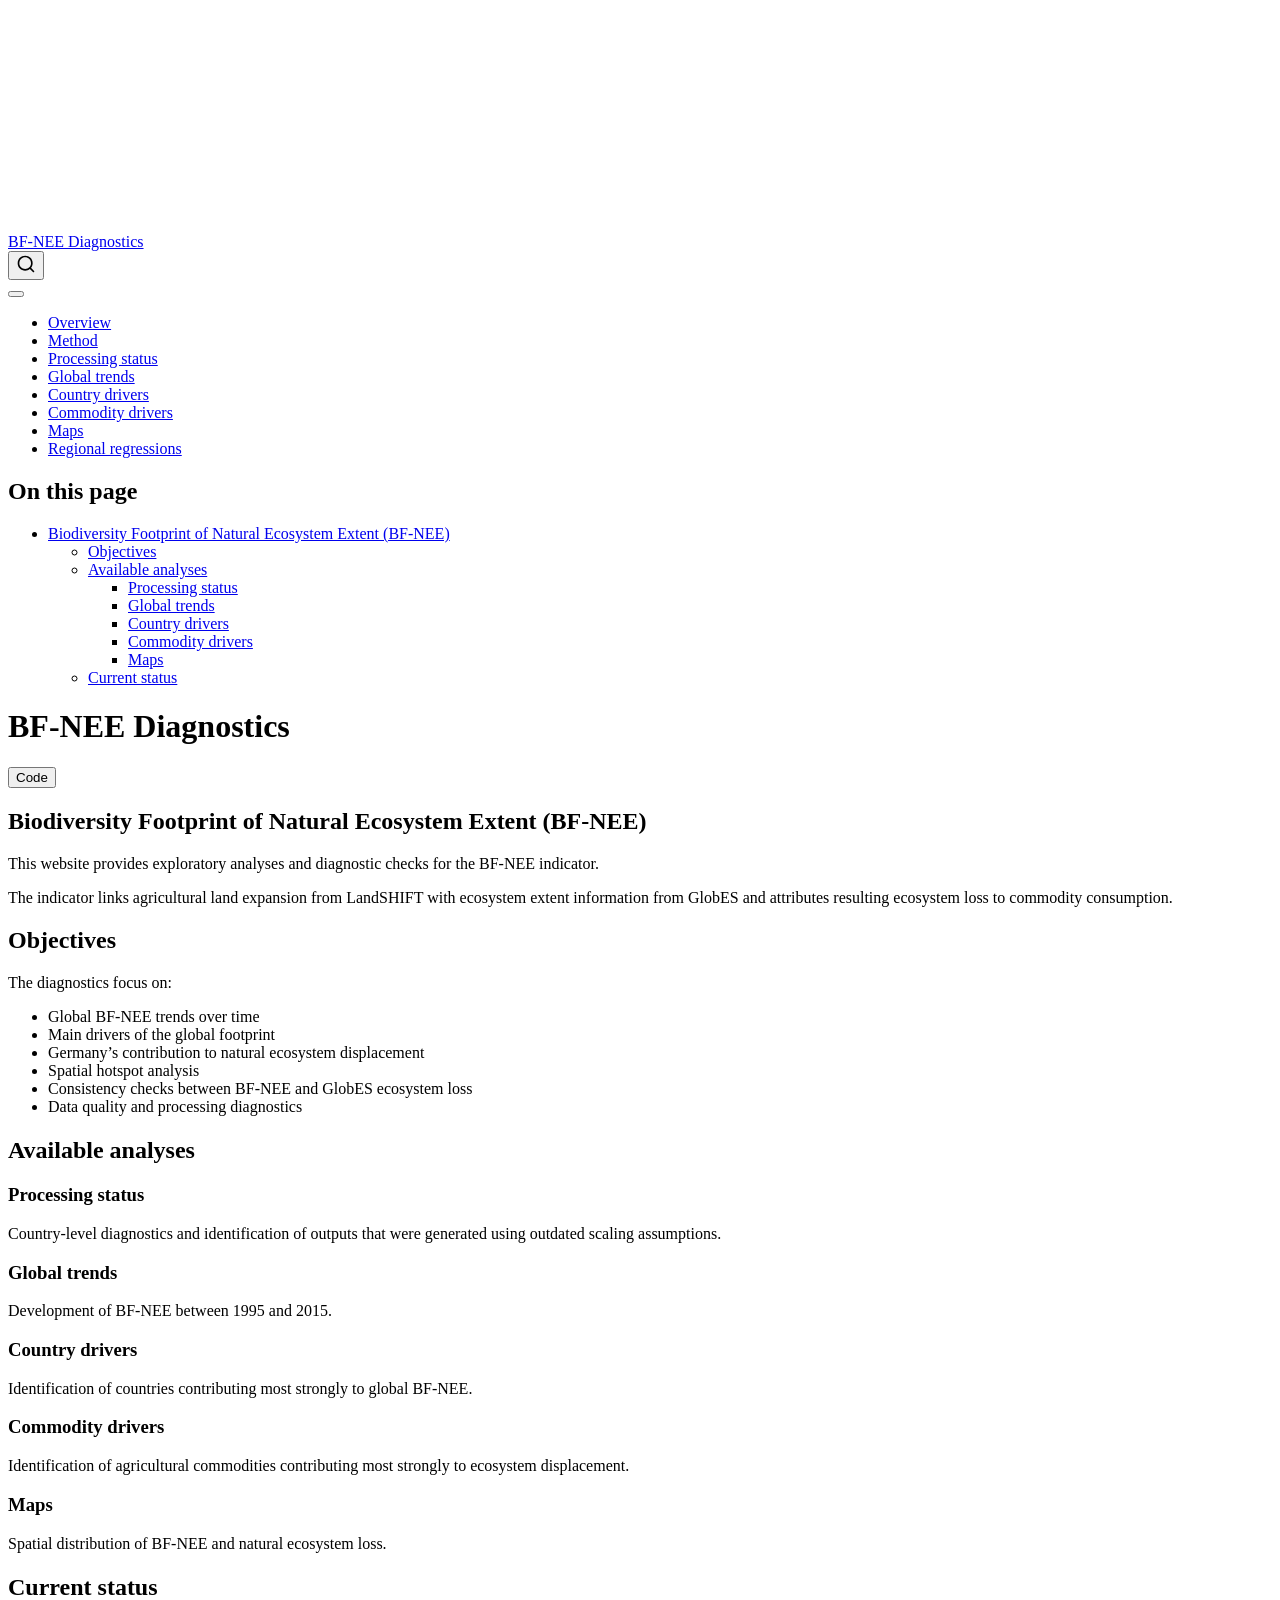
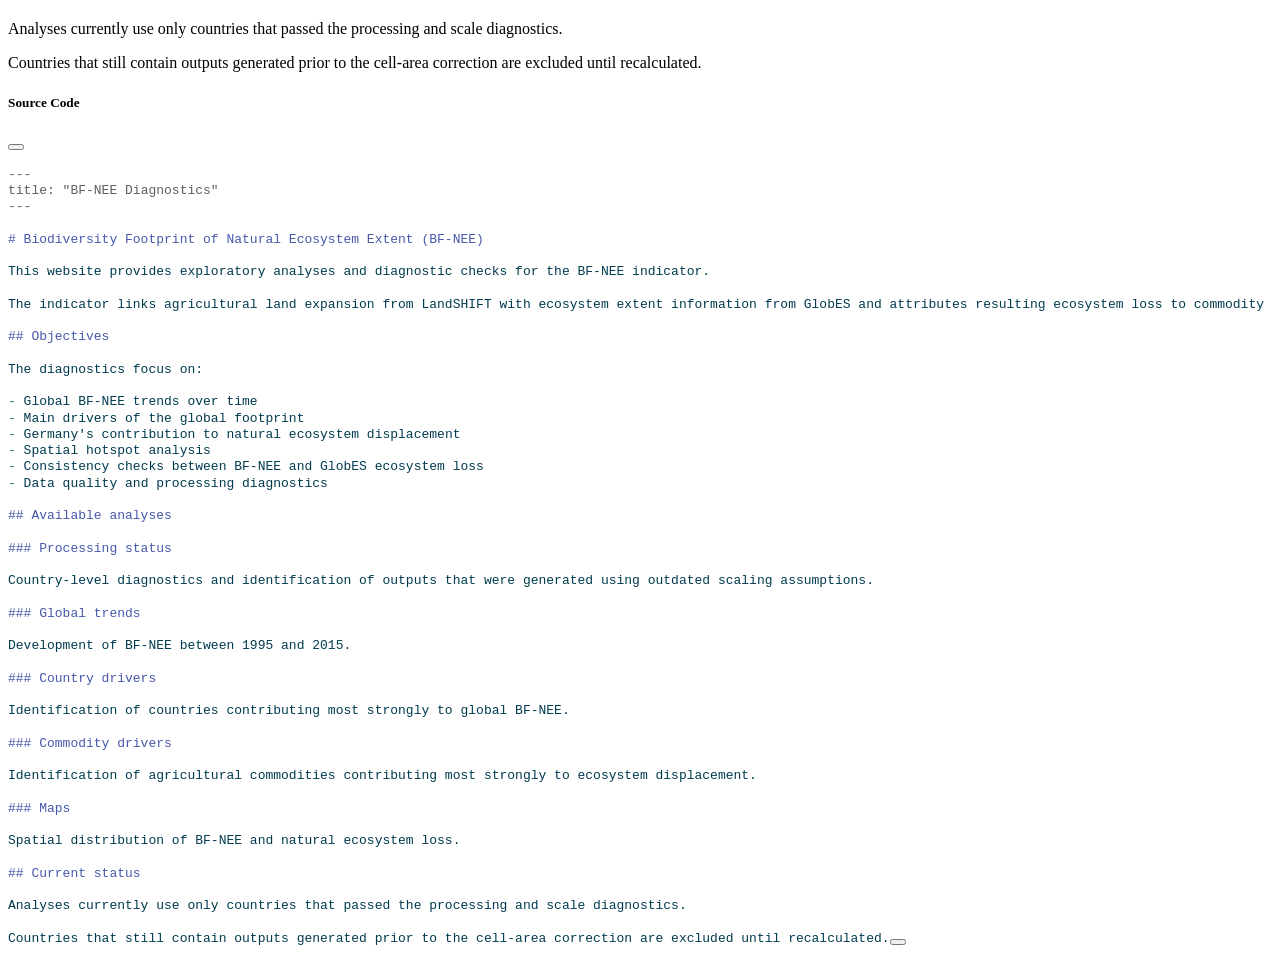
==== docs/index.html @ a3467b79 "Render diagnostics website" ====
<!DOCTYPE html>
<html xmlns="http://www.w3.org/1999/xhtml" lang="en" xml:lang="en"><head>

<meta charset="utf-8">
<meta name="generator" content="quarto-1.5.57">

<meta name="viewport" content="width=device-width, initial-scale=1.0, user-scalable=yes">


<title>BF-NEE Diagnostics</title>
<style>
code{white-space: pre-wrap;}
span.smallcaps{font-variant: small-caps;}
div.columns{display: flex; gap: min(4vw, 1.5em);}
div.column{flex: auto; overflow-x: auto;}
div.hanging-indent{margin-left: 1.5em; text-indent: -1.5em;}
ul.task-list{list-style: none;}
ul.task-list li input[type="checkbox"] {
  width: 0.8em;
  margin: 0 0.8em 0.2em -1em; /* quarto-specific, see https://github.com/quarto-dev/quarto-cli/issues/4556 */ 
  vertical-align: middle;
}
/* CSS for syntax highlighting */
pre > code.sourceCode { white-space: pre; position: relative; }
pre > code.sourceCode > span { line-height: 1.25; }
pre > code.sourceCode > span:empty { height: 1.2em; }
.sourceCode { overflow: visible; }
code.sourceCode > span { color: inherit; text-decoration: inherit; }
div.sourceCode { margin: 1em 0; }
pre.sourceCode { margin: 0; }
@media screen {
div.sourceCode { overflow: auto; }
}
@media print {
pre > code.sourceCode { white-space: pre-wrap; }
pre > code.sourceCode > span { display: inline-block; text-indent: -5em; padding-left: 5em; }
}
pre.numberSource code
  { counter-reset: source-line 0; }
pre.numberSource code > span
  { position: relative; left: -4em; counter-increment: source-line; }
pre.numberSource code > span > a:first-child::before
  { content: counter(source-line);
    position: relative; left: -1em; text-align: right; vertical-align: baseline;
    border: none; display: inline-block;
    -webkit-touch-callout: none; -webkit-user-select: none;
    -khtml-user-select: none; -moz-user-select: none;
    -ms-user-select: none; user-select: none;
    padding: 0 4px; width: 4em;
  }
pre.numberSource { margin-left: 3em;  padding-left: 4px; }
div.sourceCode
  {   }
@media screen {
pre > code.sourceCode > span > a:first-child::before { text-decoration: underline; }
}
</style>


<script src="site_libs/quarto-nav/quarto-nav.js"></script>
<script src="site_libs/quarto-nav/headroom.min.js"></script>
<script src="site_libs/clipboard/clipboard.min.js"></script>
<script src="site_libs/quarto-search/autocomplete.umd.js"></script>
<script src="site_libs/quarto-search/fuse.min.js"></script>
<script src="site_libs/quarto-search/quarto-search.js"></script>
<meta name="quarto:offset" content="./">
<script src="site_libs/quarto-html/quarto.js"></script>
<script src="site_libs/quarto-html/popper.min.js"></script>
<script src="site_libs/quarto-html/tippy.umd.min.js"></script>
<script src="site_libs/quarto-html/anchor.min.js"></script>
<link href="site_libs/quarto-html/tippy.css" rel="stylesheet">
<link href="site_libs/quarto-html/quarto-syntax-highlighting.css" rel="stylesheet" id="quarto-text-highlighting-styles">
<script src="site_libs/bootstrap/bootstrap.min.js"></script>
<link href="site_libs/bootstrap/bootstrap-icons.css" rel="stylesheet">
<link href="site_libs/bootstrap/bootstrap.min.css" rel="stylesheet" id="quarto-bootstrap" data-mode="light">
<script id="quarto-search-options" type="application/json">{
  "location": "navbar",
  "copy-button": false,
  "collapse-after": 3,
  "panel-placement": "end",
  "type": "overlay",
  "limit": 50,
  "keyboard-shortcut": [
    "f",
    "/",
    "s"
  ],
  "show-item-context": false,
  "language": {
    "search-no-results-text": "No results",
    "search-matching-documents-text": "matching documents",
    "search-copy-link-title": "Copy link to search",
    "search-hide-matches-text": "Hide additional matches",
    "search-more-match-text": "more match in this document",
    "search-more-matches-text": "more matches in this document",
    "search-clear-button-title": "Clear",
    "search-text-placeholder": "",
    "search-detached-cancel-button-title": "Cancel",
    "search-submit-button-title": "Submit",
    "search-label": "Search"
  }
}</script>


</head>

<body class="nav-fixed">

<div id="quarto-search-results"></div>
  <header id="quarto-header" class="headroom fixed-top">
    <nav class="navbar navbar-expand-lg " data-bs-theme="dark">
      <div class="navbar-container container-fluid">
      <div class="navbar-brand-container mx-auto">
    <a class="navbar-brand" href="./index.html">
    <span class="navbar-title">BF-NEE Diagnostics</span>
    </a>
  </div>
            <div id="quarto-search" class="" title="Search"></div>
          <button class="navbar-toggler" type="button" data-bs-toggle="collapse" data-bs-target="#navbarCollapse" aria-controls="navbarCollapse" role="menu" aria-expanded="false" aria-label="Toggle navigation" onclick="if (window.quartoToggleHeadroom) { window.quartoToggleHeadroom(); }">
  <span class="navbar-toggler-icon"></span>
</button>
          <div class="collapse navbar-collapse" id="navbarCollapse">
            <ul class="navbar-nav navbar-nav-scroll me-auto">
  <li class="nav-item">
    <a class="nav-link active" href="./index.html" aria-current="page"> 
<span class="menu-text">Overview</span></a>
  </li>  
  <li class="nav-item">
    <a class="nav-link" href="./00_methodological_framework.html"> 
<span class="menu-text">Method</span></a>
  </li>  
  <li class="nav-item">
    <a class="nav-link" href="./01_processing_status.html"> 
<span class="menu-text">Processing status</span></a>
  </li>  
  <li class="nav-item">
    <a class="nav-link" href="./02_global_trends.html"> 
<span class="menu-text">Global trends</span></a>
  </li>  
  <li class="nav-item">
    <a class="nav-link" href="./03_country_drivers.html"> 
<span class="menu-text">Country drivers</span></a>
  </li>  
  <li class="nav-item">
    <a class="nav-link" href="./04_commodity_drivers.html"> 
<span class="menu-text">Commodity drivers</span></a>
  </li>  
  <li class="nav-item">
    <a class="nav-link" href="./05_maps.html"> 
<span class="menu-text">Maps</span></a>
  </li>  
  <li class="nav-item">
    <a class="nav-link" href="./06_regional_regressions.html"> 
<span class="menu-text">Regional regressions</span></a>
  </li>  
</ul>
          </div> <!-- /navcollapse -->
            <div class="quarto-navbar-tools">
</div>
      </div> <!-- /container-fluid -->
    </nav>
</header>
<!-- content -->
<div id="quarto-content" class="quarto-container page-columns page-rows-contents page-layout-article page-navbar">
<!-- sidebar -->
<!-- margin-sidebar -->
    <div id="quarto-margin-sidebar" class="sidebar margin-sidebar">
        <nav id="TOC" role="doc-toc" class="toc-active">
    <h2 id="toc-title">On this page</h2>
   
  <ul>
  <li><a href="#biodiversity-footprint-of-natural-ecosystem-extent-bf-nee" id="toc-biodiversity-footprint-of-natural-ecosystem-extent-bf-nee" class="nav-link active" data-scroll-target="#biodiversity-footprint-of-natural-ecosystem-extent-bf-nee">Biodiversity Footprint of Natural Ecosystem Extent (BF-NEE)</a>
  <ul class="collapse">
  <li><a href="#objectives" id="toc-objectives" class="nav-link" data-scroll-target="#objectives">Objectives</a></li>
  <li><a href="#available-analyses" id="toc-available-analyses" class="nav-link" data-scroll-target="#available-analyses">Available analyses</a>
  <ul class="collapse">
  <li><a href="#processing-status" id="toc-processing-status" class="nav-link" data-scroll-target="#processing-status">Processing status</a></li>
  <li><a href="#global-trends" id="toc-global-trends" class="nav-link" data-scroll-target="#global-trends">Global trends</a></li>
  <li><a href="#country-drivers" id="toc-country-drivers" class="nav-link" data-scroll-target="#country-drivers">Country drivers</a></li>
  <li><a href="#commodity-drivers" id="toc-commodity-drivers" class="nav-link" data-scroll-target="#commodity-drivers">Commodity drivers</a></li>
  <li><a href="#maps" id="toc-maps" class="nav-link" data-scroll-target="#maps">Maps</a></li>
  </ul></li>
  <li><a href="#current-status" id="toc-current-status" class="nav-link" data-scroll-target="#current-status">Current status</a></li>
  </ul></li>
  </ul>
</nav>
    </div>
<!-- main -->
<main class="content" id="quarto-document-content">

<header id="title-block-header" class="quarto-title-block default">
<div class="quarto-title">
<div class="quarto-title-block"><div><h1 class="title">BF-NEE Diagnostics</h1><button type="button" class="btn code-tools-button" id="quarto-code-tools-source"><i class="bi"></i> Code</button></div></div>
</div>



<div class="quarto-title-meta">

    
  
    
  </div>
  


</header>


<section id="biodiversity-footprint-of-natural-ecosystem-extent-bf-nee" class="level1">
<h1>Biodiversity Footprint of Natural Ecosystem Extent (BF-NEE)</h1>
<p>This website provides exploratory analyses and diagnostic checks for the BF-NEE indicator.</p>
<p>The indicator links agricultural land expansion from LandSHIFT with ecosystem extent information from GlobES and attributes resulting ecosystem loss to commodity consumption.</p>
<section id="objectives" class="level2">
<h2 class="anchored" data-anchor-id="objectives">Objectives</h2>
<p>The diagnostics focus on:</p>
<ul>
<li>Global BF-NEE trends over time</li>
<li>Main drivers of the global footprint</li>
<li>Germany’s contribution to natural ecosystem displacement</li>
<li>Spatial hotspot analysis</li>
<li>Consistency checks between BF-NEE and GlobES ecosystem loss</li>
<li>Data quality and processing diagnostics</li>
</ul>
</section>
<section id="available-analyses" class="level2">
<h2 class="anchored" data-anchor-id="available-analyses">Available analyses</h2>
<section id="processing-status" class="level3">
<h3 class="anchored" data-anchor-id="processing-status">Processing status</h3>
<p>Country-level diagnostics and identification of outputs that were generated using outdated scaling assumptions.</p>
</section>
<section id="global-trends" class="level3">
<h3 class="anchored" data-anchor-id="global-trends">Global trends</h3>
<p>Development of BF-NEE between 1995 and 2015.</p>
</section>
<section id="country-drivers" class="level3">
<h3 class="anchored" data-anchor-id="country-drivers">Country drivers</h3>
<p>Identification of countries contributing most strongly to global BF-NEE.</p>
</section>
<section id="commodity-drivers" class="level3">
<h3 class="anchored" data-anchor-id="commodity-drivers">Commodity drivers</h3>
<p>Identification of agricultural commodities contributing most strongly to ecosystem displacement.</p>
</section>
<section id="maps" class="level3">
<h3 class="anchored" data-anchor-id="maps">Maps</h3>
<p>Spatial distribution of BF-NEE and natural ecosystem loss.</p>
</section>
</section>
<section id="current-status" class="level2">
<h2 class="anchored" data-anchor-id="current-status">Current status</h2>
<p>Analyses currently use only countries that passed the processing and scale diagnostics.</p>
<p>Countries that still contain outputs generated prior to the cell-area correction are excluded until recalculated.</p>


<!-- -->

</section>
</section>

</main> <!-- /main -->
<script id="quarto-html-after-body" type="application/javascript">
window.document.addEventListener("DOMContentLoaded", function (event) {
  const toggleBodyColorMode = (bsSheetEl) => {
    const mode = bsSheetEl.getAttribute("data-mode");
    const bodyEl = window.document.querySelector("body");
    if (mode === "dark") {
      bodyEl.classList.add("quarto-dark");
      bodyEl.classList.remove("quarto-light");
    } else {
      bodyEl.classList.add("quarto-light");
      bodyEl.classList.remove("quarto-dark");
    }
  }
  const toggleBodyColorPrimary = () => {
    const bsSheetEl = window.document.querySelector("link#quarto-bootstrap");
    if (bsSheetEl) {
      toggleBodyColorMode(bsSheetEl);
    }
  }
  toggleBodyColorPrimary();  
  const icon = "";
  const anchorJS = new window.AnchorJS();
  anchorJS.options = {
    placement: 'right',
    icon: icon
  };
  anchorJS.add('.anchored');
  const isCodeAnnotation = (el) => {
    for (const clz of el.classList) {
      if (clz.startsWith('code-annotation-')) {                     
        return true;
      }
    }
    return false;
  }
  const onCopySuccess = function(e) {
    // button target
    const button = e.trigger;
    // don't keep focus
    button.blur();
    // flash "checked"
    button.classList.add('code-copy-button-checked');
    var currentTitle = button.getAttribute("title");
    button.setAttribute("title", "Copied!");
    let tooltip;
    if (window.bootstrap) {
      button.setAttribute("data-bs-toggle", "tooltip");
      button.setAttribute("data-bs-placement", "left");
      button.setAttribute("data-bs-title", "Copied!");
      tooltip = new bootstrap.Tooltip(button, 
        { trigger: "manual", 
          customClass: "code-copy-button-tooltip",
          offset: [0, -8]});
      tooltip.show();    
    }
    setTimeout(function() {
      if (tooltip) {
        tooltip.hide();
        button.removeAttribute("data-bs-title");
        button.removeAttribute("data-bs-toggle");
        button.removeAttribute("data-bs-placement");
      }
      button.setAttribute("title", currentTitle);
      button.classList.remove('code-copy-button-checked');
    }, 1000);
    // clear code selection
    e.clearSelection();
  }
  const getTextToCopy = function(trigger) {
      const codeEl = trigger.previousElementSibling.cloneNode(true);
      for (const childEl of codeEl.children) {
        if (isCodeAnnotation(childEl)) {
          childEl.remove();
        }
      }
      return codeEl.innerText;
  }
  const clipboard = new window.ClipboardJS('.code-copy-button:not([data-in-quarto-modal])', {
    text: getTextToCopy
  });
  clipboard.on('success', onCopySuccess);
  if (window.document.getElementById('quarto-embedded-source-code-modal')) {
    // For code content inside modals, clipBoardJS needs to be initialized with a container option
    // TODO: Check when it could be a function (https://github.com/zenorocha/clipboard.js/issues/860)
    const clipboardModal = new window.ClipboardJS('.code-copy-button[data-in-quarto-modal]', {
      text: getTextToCopy,
      container: window.document.getElementById('quarto-embedded-source-code-modal')
    });
    clipboardModal.on('success', onCopySuccess);
  }
  const viewSource = window.document.getElementById('quarto-view-source') ||
                     window.document.getElementById('quarto-code-tools-source');
  if (viewSource) {
    const sourceUrl = viewSource.getAttribute("data-quarto-source-url");
    viewSource.addEventListener("click", function(e) {
      if (sourceUrl) {
        // rstudio viewer pane
        if (/\bcapabilities=\b/.test(window.location)) {
          window.open(sourceUrl);
        } else {
          window.location.href = sourceUrl;
        }
      } else {
        const modal = new bootstrap.Modal(document.getElementById('quarto-embedded-source-code-modal'));
        modal.show();
      }
      return false;
    });
  }
  function toggleCodeHandler(show) {
    return function(e) {
      const detailsSrc = window.document.querySelectorAll(".cell > details > .sourceCode");
      for (let i=0; i<detailsSrc.length; i++) {
        const details = detailsSrc[i].parentElement;
        if (show) {
          details.open = true;
        } else {
          details.removeAttribute("open");
        }
      }
      const cellCodeDivs = window.document.querySelectorAll(".cell > .sourceCode");
      const fromCls = show ? "hidden" : "unhidden";
      const toCls = show ? "unhidden" : "hidden";
      for (let i=0; i<cellCodeDivs.length; i++) {
        const codeDiv = cellCodeDivs[i];
        if (codeDiv.classList.contains(fromCls)) {
          codeDiv.classList.remove(fromCls);
          codeDiv.classList.add(toCls);
        } 
      }
      return false;
    }
  }
  const hideAllCode = window.document.getElementById("quarto-hide-all-code");
  if (hideAllCode) {
    hideAllCode.addEventListener("click", toggleCodeHandler(false));
  }
  const showAllCode = window.document.getElementById("quarto-show-all-code");
  if (showAllCode) {
    showAllCode.addEventListener("click", toggleCodeHandler(true));
  }
    var localhostRegex = new RegExp(/^(?:http|https):\/\/localhost\:?[0-9]*\//);
    var mailtoRegex = new RegExp(/^mailto:/);
      var filterRegex = new RegExp('/' + window.location.host + '/');
    var isInternal = (href) => {
        return filterRegex.test(href) || localhostRegex.test(href) || mailtoRegex.test(href);
    }
    // Inspect non-navigation links and adorn them if external
 	var links = window.document.querySelectorAll('a[href]:not(.nav-link):not(.navbar-brand):not(.toc-action):not(.sidebar-link):not(.sidebar-item-toggle):not(.pagination-link):not(.no-external):not([aria-hidden]):not(.dropdown-item):not(.quarto-navigation-tool):not(.about-link)');
    for (var i=0; i<links.length; i++) {
      const link = links[i];
      if (!isInternal(link.href)) {
        // undo the damage that might have been done by quarto-nav.js in the case of
        // links that we want to consider external
        if (link.dataset.originalHref !== undefined) {
          link.href = link.dataset.originalHref;
        }
      }
    }
  function tippyHover(el, contentFn, onTriggerFn, onUntriggerFn) {
    const config = {
      allowHTML: true,
      maxWidth: 500,
      delay: 100,
      arrow: false,
      appendTo: function(el) {
          return el.parentElement;
      },
      interactive: true,
      interactiveBorder: 10,
      theme: 'quarto',
      placement: 'bottom-start',
    };
    if (contentFn) {
      config.content = contentFn;
    }
    if (onTriggerFn) {
      config.onTrigger = onTriggerFn;
    }
    if (onUntriggerFn) {
      config.onUntrigger = onUntriggerFn;
    }
    window.tippy(el, config); 
  }
  const noterefs = window.document.querySelectorAll('a[role="doc-noteref"]');
  for (var i=0; i<noterefs.length; i++) {
    const ref = noterefs[i];
    tippyHover(ref, function() {
      // use id or data attribute instead here
      let href = ref.getAttribute('data-footnote-href') || ref.getAttribute('href');
      try { href = new URL(href).hash; } catch {}
      const id = href.replace(/^#\/?/, "");
      const note = window.document.getElementById(id);
      if (note) {
        return note.innerHTML;
      } else {
        return "";
      }
    });
  }
  const xrefs = window.document.querySelectorAll('a.quarto-xref');
  const processXRef = (id, note) => {
    // Strip column container classes
    const stripColumnClz = (el) => {
      el.classList.remove("page-full", "page-columns");
      if (el.children) {
        for (const child of el.children) {
          stripColumnClz(child);
        }
      }
    }
    stripColumnClz(note)
    if (id === null || id.startsWith('sec-')) {
      // Special case sections, only their first couple elements
      const container = document.createElement("div");
      if (note.children && note.children.length > 2) {
        container.appendChild(note.children[0].cloneNode(true));
        for (let i = 1; i < note.children.length; i++) {
          const child = note.children[i];
          if (child.tagName === "P" && child.innerText === "") {
            continue;
          } else {
            container.appendChild(child.cloneNode(true));
            break;
          }
        }
        if (window.Quarto?.typesetMath) {
          window.Quarto.typesetMath(container);
        }
        return container.innerHTML
      } else {
        if (window.Quarto?.typesetMath) {
          window.Quarto.typesetMath(note);
        }
        return note.innerHTML;
      }
    } else {
      // Remove any anchor links if they are present
      const anchorLink = note.querySelector('a.anchorjs-link');
      if (anchorLink) {
        anchorLink.remove();
      }
      if (window.Quarto?.typesetMath) {
        window.Quarto.typesetMath(note);
      }
      // TODO in 1.5, we should make sure this works without a callout special case
      if (note.classList.contains("callout")) {
        return note.outerHTML;
      } else {
        return note.innerHTML;
      }
    }
  }
  for (var i=0; i<xrefs.length; i++) {
    const xref = xrefs[i];
    tippyHover(xref, undefined, function(instance) {
      instance.disable();
      let url = xref.getAttribute('href');
      let hash = undefined; 
      if (url.startsWith('#')) {
        hash = url;
      } else {
        try { hash = new URL(url).hash; } catch {}
      }
      if (hash) {
        const id = hash.replace(/^#\/?/, "");
        const note = window.document.getElementById(id);
        if (note !== null) {
          try {
            const html = processXRef(id, note.cloneNode(true));
            instance.setContent(html);
          } finally {
            instance.enable();
            instance.show();
          }
        } else {
          // See if we can fetch this
          fetch(url.split('#')[0])
          .then(res => res.text())
          .then(html => {
            const parser = new DOMParser();
            const htmlDoc = parser.parseFromString(html, "text/html");
            const note = htmlDoc.getElementById(id);
            if (note !== null) {
              const html = processXRef(id, note);
              instance.setContent(html);
            } 
          }).finally(() => {
            instance.enable();
            instance.show();
          });
        }
      } else {
        // See if we can fetch a full url (with no hash to target)
        // This is a special case and we should probably do some content thinning / targeting
        fetch(url)
        .then(res => res.text())
        .then(html => {
          const parser = new DOMParser();
          const htmlDoc = parser.parseFromString(html, "text/html");
          const note = htmlDoc.querySelector('main.content');
          if (note !== null) {
            // This should only happen for chapter cross references
            // (since there is no id in the URL)
            // remove the first header
            if (note.children.length > 0 && note.children[0].tagName === "HEADER") {
              note.children[0].remove();
            }
            const html = processXRef(null, note);
            instance.setContent(html);
          } 
        }).finally(() => {
          instance.enable();
          instance.show();
        });
      }
    }, function(instance) {
    });
  }
      let selectedAnnoteEl;
      const selectorForAnnotation = ( cell, annotation) => {
        let cellAttr = 'data-code-cell="' + cell + '"';
        let lineAttr = 'data-code-annotation="' +  annotation + '"';
        const selector = 'span[' + cellAttr + '][' + lineAttr + ']';
        return selector;
      }
      const selectCodeLines = (annoteEl) => {
        const doc = window.document;
        const targetCell = annoteEl.getAttribute("data-target-cell");
        const targetAnnotation = annoteEl.getAttribute("data-target-annotation");
        const annoteSpan = window.document.querySelector(selectorForAnnotation(targetCell, targetAnnotation));
        const lines = annoteSpan.getAttribute("data-code-lines").split(",");
        const lineIds = lines.map((line) => {
          return targetCell + "-" + line;
        })
        let top = null;
        let height = null;
        let parent = null;
        if (lineIds.length > 0) {
            //compute the position of the single el (top and bottom and make a div)
            const el = window.document.getElementById(lineIds[0]);
            top = el.offsetTop;
            height = el.offsetHeight;
            parent = el.parentElement.parentElement;
          if (lineIds.length > 1) {
            const lastEl = window.document.getElementById(lineIds[lineIds.length - 1]);
            const bottom = lastEl.offsetTop + lastEl.offsetHeight;
            height = bottom - top;
          }
          if (top !== null && height !== null && parent !== null) {
            // cook up a div (if necessary) and position it 
            let div = window.document.getElementById("code-annotation-line-highlight");
            if (div === null) {
              div = window.document.createElement("div");
              div.setAttribute("id", "code-annotation-line-highlight");
              div.style.position = 'absolute';
              parent.appendChild(div);
            }
            div.style.top = top - 2 + "px";
            div.style.height = height + 4 + "px";
            div.style.left = 0;
            let gutterDiv = window.document.getElementById("code-annotation-line-highlight-gutter");
            if (gutterDiv === null) {
              gutterDiv = window.document.createElement("div");
              gutterDiv.setAttribute("id", "code-annotation-line-highlight-gutter");
              gutterDiv.style.position = 'absolute';
              const codeCell = window.document.getElementById(targetCell);
              const gutter = codeCell.querySelector('.code-annotation-gutter');
              gutter.appendChild(gutterDiv);
            }
            gutterDiv.style.top = top - 2 + "px";
            gutterDiv.style.height = height + 4 + "px";
          }
          selectedAnnoteEl = annoteEl;
        }
      };
      const unselectCodeLines = () => {
        const elementsIds = ["code-annotation-line-highlight", "code-annotation-line-highlight-gutter"];
        elementsIds.forEach((elId) => {
          const div = window.document.getElementById(elId);
          if (div) {
            div.remove();
          }
        });
        selectedAnnoteEl = undefined;
      };
        // Handle positioning of the toggle
    window.addEventListener(
      "resize",
      throttle(() => {
        elRect = undefined;
        if (selectedAnnoteEl) {
          selectCodeLines(selectedAnnoteEl);
        }
      }, 10)
    );
    function throttle(fn, ms) {
    let throttle = false;
    let timer;
      return (...args) => {
        if(!throttle) { // first call gets through
            fn.apply(this, args);
            throttle = true;
        } else { // all the others get throttled
            if(timer) clearTimeout(timer); // cancel #2
            timer = setTimeout(() => {
              fn.apply(this, args);
              timer = throttle = false;
            }, ms);
        }
      };
    }
      // Attach click handler to the DT
      const annoteDls = window.document.querySelectorAll('dt[data-target-cell]');
      for (const annoteDlNode of annoteDls) {
        annoteDlNode.addEventListener('click', (event) => {
          const clickedEl = event.target;
          if (clickedEl !== selectedAnnoteEl) {
            unselectCodeLines();
            const activeEl = window.document.querySelector('dt[data-target-cell].code-annotation-active');
            if (activeEl) {
              activeEl.classList.remove('code-annotation-active');
            }
            selectCodeLines(clickedEl);
            clickedEl.classList.add('code-annotation-active');
          } else {
            // Unselect the line
            unselectCodeLines();
            clickedEl.classList.remove('code-annotation-active');
          }
        });
      }
  const findCites = (el) => {
    const parentEl = el.parentElement;
    if (parentEl) {
      const cites = parentEl.dataset.cites;
      if (cites) {
        return {
          el,
          cites: cites.split(' ')
        };
      } else {
        return findCites(el.parentElement)
      }
    } else {
      return undefined;
    }
  };
  var bibliorefs = window.document.querySelectorAll('a[role="doc-biblioref"]');
  for (var i=0; i<bibliorefs.length; i++) {
    const ref = bibliorefs[i];
    const citeInfo = findCites(ref);
    if (citeInfo) {
      tippyHover(citeInfo.el, function() {
        var popup = window.document.createElement('div');
        citeInfo.cites.forEach(function(cite) {
          var citeDiv = window.document.createElement('div');
          citeDiv.classList.add('hanging-indent');
          citeDiv.classList.add('csl-entry');
          var biblioDiv = window.document.getElementById('ref-' + cite);
          if (biblioDiv) {
            citeDiv.innerHTML = biblioDiv.innerHTML;
          }
          popup.appendChild(citeDiv);
        });
        return popup.innerHTML;
      });
    }
  }
});
</script><div class="modal fade" id="quarto-embedded-source-code-modal" tabindex="-1" aria-labelledby="quarto-embedded-source-code-modal-label" aria-hidden="true"><div class="modal-dialog modal-dialog-scrollable"><div class="modal-content"><div class="modal-header"><h5 class="modal-title" id="quarto-embedded-source-code-modal-label">Source Code</h5><button class="btn-close" data-bs-dismiss="modal"></button></div><div class="modal-body"><div class="">
<div class="sourceCode" id="cb1" data-shortcodes="false"><pre class="sourceCode markdown code-with-copy"><code class="sourceCode markdown"><span id="cb1-1"><a href="#cb1-1" aria-hidden="true" tabindex="-1"></a><span class="co">---</span></span>
<span id="cb1-2"><a href="#cb1-2" aria-hidden="true" tabindex="-1"></a><span class="an">title:</span><span class="co"> "BF-NEE Diagnostics"</span></span>
<span id="cb1-3"><a href="#cb1-3" aria-hidden="true" tabindex="-1"></a><span class="co">---</span></span>
<span id="cb1-4"><a href="#cb1-4" aria-hidden="true" tabindex="-1"></a></span>
<span id="cb1-5"><a href="#cb1-5" aria-hidden="true" tabindex="-1"></a><span class="fu"># Biodiversity Footprint of Natural Ecosystem Extent (BF-NEE)</span></span>
<span id="cb1-6"><a href="#cb1-6" aria-hidden="true" tabindex="-1"></a></span>
<span id="cb1-7"><a href="#cb1-7" aria-hidden="true" tabindex="-1"></a>This website provides exploratory analyses and diagnostic checks for the BF-NEE indicator.</span>
<span id="cb1-8"><a href="#cb1-8" aria-hidden="true" tabindex="-1"></a></span>
<span id="cb1-9"><a href="#cb1-9" aria-hidden="true" tabindex="-1"></a>The indicator links agricultural land expansion from LandSHIFT with ecosystem extent information from GlobES and attributes resulting ecosystem loss to commodity consumption.</span>
<span id="cb1-10"><a href="#cb1-10" aria-hidden="true" tabindex="-1"></a></span>
<span id="cb1-11"><a href="#cb1-11" aria-hidden="true" tabindex="-1"></a><span class="fu">## Objectives</span></span>
<span id="cb1-12"><a href="#cb1-12" aria-hidden="true" tabindex="-1"></a></span>
<span id="cb1-13"><a href="#cb1-13" aria-hidden="true" tabindex="-1"></a>The diagnostics focus on:</span>
<span id="cb1-14"><a href="#cb1-14" aria-hidden="true" tabindex="-1"></a></span>
<span id="cb1-15"><a href="#cb1-15" aria-hidden="true" tabindex="-1"></a><span class="ss">- </span>Global BF-NEE trends over time</span>
<span id="cb1-16"><a href="#cb1-16" aria-hidden="true" tabindex="-1"></a><span class="ss">- </span>Main drivers of the global footprint</span>
<span id="cb1-17"><a href="#cb1-17" aria-hidden="true" tabindex="-1"></a><span class="ss">- </span>Germany's contribution to natural ecosystem displacement</span>
<span id="cb1-18"><a href="#cb1-18" aria-hidden="true" tabindex="-1"></a><span class="ss">- </span>Spatial hotspot analysis</span>
<span id="cb1-19"><a href="#cb1-19" aria-hidden="true" tabindex="-1"></a><span class="ss">- </span>Consistency checks between BF-NEE and GlobES ecosystem loss</span>
<span id="cb1-20"><a href="#cb1-20" aria-hidden="true" tabindex="-1"></a><span class="ss">- </span>Data quality and processing diagnostics</span>
<span id="cb1-21"><a href="#cb1-21" aria-hidden="true" tabindex="-1"></a></span>
<span id="cb1-22"><a href="#cb1-22" aria-hidden="true" tabindex="-1"></a><span class="fu">## Available analyses</span></span>
<span id="cb1-23"><a href="#cb1-23" aria-hidden="true" tabindex="-1"></a></span>
<span id="cb1-24"><a href="#cb1-24" aria-hidden="true" tabindex="-1"></a><span class="fu">### Processing status</span></span>
<span id="cb1-25"><a href="#cb1-25" aria-hidden="true" tabindex="-1"></a></span>
<span id="cb1-26"><a href="#cb1-26" aria-hidden="true" tabindex="-1"></a>Country-level diagnostics and identification of outputs that were generated using outdated scaling assumptions.</span>
<span id="cb1-27"><a href="#cb1-27" aria-hidden="true" tabindex="-1"></a></span>
<span id="cb1-28"><a href="#cb1-28" aria-hidden="true" tabindex="-1"></a><span class="fu">### Global trends</span></span>
<span id="cb1-29"><a href="#cb1-29" aria-hidden="true" tabindex="-1"></a></span>
<span id="cb1-30"><a href="#cb1-30" aria-hidden="true" tabindex="-1"></a>Development of BF-NEE between 1995 and 2015.</span>
<span id="cb1-31"><a href="#cb1-31" aria-hidden="true" tabindex="-1"></a></span>
<span id="cb1-32"><a href="#cb1-32" aria-hidden="true" tabindex="-1"></a><span class="fu">### Country drivers</span></span>
<span id="cb1-33"><a href="#cb1-33" aria-hidden="true" tabindex="-1"></a></span>
<span id="cb1-34"><a href="#cb1-34" aria-hidden="true" tabindex="-1"></a>Identification of countries contributing most strongly to global BF-NEE.</span>
<span id="cb1-35"><a href="#cb1-35" aria-hidden="true" tabindex="-1"></a></span>
<span id="cb1-36"><a href="#cb1-36" aria-hidden="true" tabindex="-1"></a><span class="fu">### Commodity drivers</span></span>
<span id="cb1-37"><a href="#cb1-37" aria-hidden="true" tabindex="-1"></a></span>
<span id="cb1-38"><a href="#cb1-38" aria-hidden="true" tabindex="-1"></a>Identification of agricultural commodities contributing most strongly to ecosystem displacement.</span>
<span id="cb1-39"><a href="#cb1-39" aria-hidden="true" tabindex="-1"></a></span>
<span id="cb1-40"><a href="#cb1-40" aria-hidden="true" tabindex="-1"></a><span class="fu">### Maps</span></span>
<span id="cb1-41"><a href="#cb1-41" aria-hidden="true" tabindex="-1"></a></span>
<span id="cb1-42"><a href="#cb1-42" aria-hidden="true" tabindex="-1"></a>Spatial distribution of BF-NEE and natural ecosystem loss.</span>
<span id="cb1-43"><a href="#cb1-43" aria-hidden="true" tabindex="-1"></a></span>
<span id="cb1-44"><a href="#cb1-44" aria-hidden="true" tabindex="-1"></a><span class="fu">## Current status</span></span>
<span id="cb1-45"><a href="#cb1-45" aria-hidden="true" tabindex="-1"></a></span>
<span id="cb1-46"><a href="#cb1-46" aria-hidden="true" tabindex="-1"></a>Analyses currently use only countries that passed the processing and scale diagnostics.</span>
<span id="cb1-47"><a href="#cb1-47" aria-hidden="true" tabindex="-1"></a></span>
<span id="cb1-48"><a href="#cb1-48" aria-hidden="true" tabindex="-1"></a>Countries that still contain outputs generated prior to the cell-area correction are excluded until recalculated.</span></code><button title="Copy to Clipboard" class="code-copy-button" data-in-quarto-modal=""><i class="bi"></i></button></pre></div>
</div></div></div></div></div>
</div> <!-- /content -->




</body></html>
---- docs/site_libs/quarto-html/tippy.css ----
.tippy-box[data-animation=fade][data-state=hidden]{opacity:0}[data-tippy-root]{max-width:calc(100vw - 10px)}.tippy-box{position:relative;background-color:#333;color:#fff;border-radius:4px;font-size:14px;line-height:1.4;white-space:normal;outline:0;transition-property:transform,visibility,opacity}.tippy-box[data-placement^=top]>.tippy-arrow{bottom:0}.tippy-box[data-placement^=top]>.tippy-arrow:before{bottom:-7px;left:0;border-width:8px 8px 0;border-top-color:initial;transform-origin:center top}.tippy-box[data-placement^=bottom]>.tippy-arrow{top:0}.tippy-box[data-placement^=bottom]>.tippy-arrow:before{top:-7px;left:0;border-width:0 8px 8px;border-bottom-color:initial;transform-origin:center bottom}.tippy-box[data-placement^=left]>.tippy-arrow{right:0}.tippy-box[data-placement^=left]>.tippy-arrow:before{border-width:8px 0 8px 8px;border-left-color:initial;right:-7px;transform-origin:center left}.tippy-box[data-placement^=right]>.tippy-arrow{left:0}.tippy-box[data-placement^=right]>.tippy-arrow:before{left:-7px;border-width:8px 8px 8px 0;border-right-color:initial;transform-origin:center right}.tippy-box[data-inertia][data-state=visible]{transition-timing-function:cubic-bezier(.54,1.5,.38,1.11)}.tippy-arrow{width:16px;height:16px;color:#333}.tippy-arrow:before{content:"";position:absolute;border-color:transparent;border-style:solid}.tippy-content{position:relative;padding:5px 9px;z-index:1}
---- docs/site_libs/quarto-html/quarto-syntax-highlighting.css ----
/* quarto syntax highlight colors */
:root {
  --quarto-hl-ot-color: #003B4F;
  --quarto-hl-at-color: #657422;
  --quarto-hl-ss-color: #20794D;
  --quarto-hl-an-color: #5E5E5E;
  --quarto-hl-fu-color: #4758AB;
  --quarto-hl-st-color: #20794D;
  --quarto-hl-cf-color: #003B4F;
  --quarto-hl-op-color: #5E5E5E;
  --quarto-hl-er-color: #AD0000;
  --quarto-hl-bn-color: #AD0000;
  --quarto-hl-al-color: #AD0000;
  --quarto-hl-va-color: #111111;
  --quarto-hl-bu-color: inherit;
  --quarto-hl-ex-color: inherit;
  --quarto-hl-pp-color: #AD0000;
  --quarto-hl-in-color: #5E5E5E;
  --quarto-hl-vs-color: #20794D;
  --quarto-hl-wa-color: #5E5E5E;
  --quarto-hl-do-color: #5E5E5E;
  --quarto-hl-im-color: #00769E;
  --quarto-hl-ch-color: #20794D;
  --quarto-hl-dt-color: #AD0000;
  --quarto-hl-fl-color: #AD0000;
  --quarto-hl-co-color: #5E5E5E;
  --quarto-hl-cv-color: #5E5E5E;
  --quarto-hl-cn-color: #8f5902;
  --quarto-hl-sc-color: #5E5E5E;
  --quarto-hl-dv-color: #AD0000;
  --quarto-hl-kw-color: #003B4F;
}

/* other quarto variables */
:root {
  --quarto-font-monospace: SFMono-Regular, Menlo, Monaco, Consolas, "Liberation Mono", "Courier New", monospace;
}

pre > code.sourceCode > span {
  color: #003B4F;
}

code span {
  color: #003B4F;
}

code.sourceCode > span {
  color: #003B4F;
}

div.sourceCode,
div.sourceCode pre.sourceCode {
  color: #003B4F;
}

code span.ot {
  color: #003B4F;
  font-style: inherit;
}

code span.at {
  color: #657422;
  font-style: inherit;
}

code span.ss {
  color: #20794D;
  font-style: inherit;
}

code span.an {
  color: #5E5E5E;
  font-style: inherit;
}

code span.fu {
  color: #4758AB;
  font-style: inherit;
}

code span.st {
  color: #20794D;
  font-style: inherit;
}

code span.cf {
  color: #003B4F;
  font-weight: bold;
  font-style: inherit;
}

code span.op {
  color: #5E5E5E;
  font-style: inherit;
}

code span.er {
  color: #AD0000;
  font-style: inherit;
}

code span.bn {
  color: #AD0000;
  font-style: inherit;
}

code span.al {
  color: #AD0000;
  font-style: inherit;
}

code span.va {
  color: #111111;
  font-style: inherit;
}

code span.bu {
  font-style: inherit;
}

code span.ex {
  font-style: inherit;
}

code span.pp {
  color: #AD0000;
  font-style: inherit;
}

code span.in {
  color: #5E5E5E;
  font-style: inherit;
}

code span.vs {
  color: #20794D;
  font-style: inherit;
}

code span.wa {
  color: #5E5E5E;
  font-style: italic;
}

code span.do {
  color: #5E5E5E;
  font-style: italic;
}

code span.im {
  color: #00769E;
  font-style: inherit;
}

code span.ch {
  color: #20794D;
  font-style: inherit;
}

code span.dt {
  color: #AD0000;
  font-style: inherit;
}

code span.fl {
  color: #AD0000;
  font-style: inherit;
}

code span.co {
  color: #5E5E5E;
  font-style: inherit;
}

code span.cv {
  color: #5E5E5E;
  font-style: italic;
}

code span.cn {
  color: #8f5902;
  font-style: inherit;
}

code span.sc {
  color: #5E5E5E;
  font-style: inherit;
}

code span.dv {
  color: #AD0000;
  font-style: inherit;
}

code span.kw {
  color: #003B4F;
  font-weight: bold;
  font-style: inherit;
}

.prevent-inlining {
  content: "</";
}

/*# sourceMappingURL=debc5d5d77c3f9108843748ff7464032.css.map */
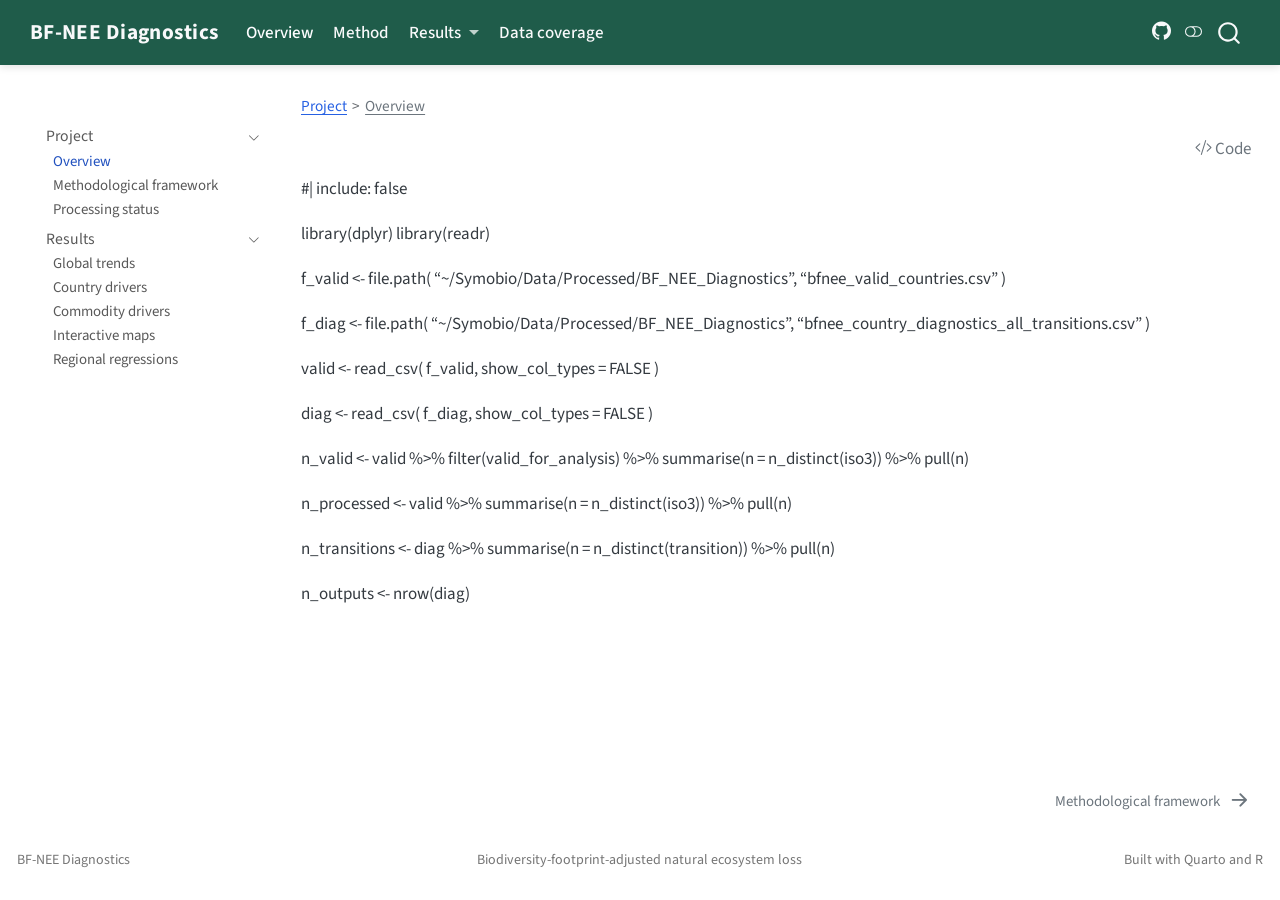
==== commit d19048e1: "chl and ndl added" ====
--- a/docs/index.html
+++ b/docs/index.html
@@ -58,21 +58,23 @@
 
 
 <script src="site_libs/quarto-nav/quarto-nav.js"></script>
-<script src="site_libs/quarto-nav/headroom.min.js"></script>
 <script src="site_libs/clipboard/clipboard.min.js"></script>
 <script src="site_libs/quarto-search/autocomplete.umd.js"></script>
 <script src="site_libs/quarto-search/fuse.min.js"></script>
 <script src="site_libs/quarto-search/quarto-search.js"></script>
 <meta name="quarto:offset" content="./">
+<link href="./00_methodological_framework.html" rel="next">
 <script src="site_libs/quarto-html/quarto.js"></script>
 <script src="site_libs/quarto-html/popper.min.js"></script>
 <script src="site_libs/quarto-html/tippy.umd.min.js"></script>
 <script src="site_libs/quarto-html/anchor.min.js"></script>
 <link href="site_libs/quarto-html/tippy.css" rel="stylesheet">
-<link href="site_libs/quarto-html/quarto-syntax-highlighting.css" rel="stylesheet" id="quarto-text-highlighting-styles">
+<link href="site_libs/quarto-html/quarto-syntax-highlighting.css" rel="stylesheet" class="quarto-color-scheme" id="quarto-text-highlighting-styles">
+<link href="site_libs/quarto-html/quarto-syntax-highlighting-dark.css" rel="prefetch" class="quarto-color-scheme quarto-color-alternate" id="quarto-text-highlighting-styles">
 <script src="site_libs/bootstrap/bootstrap.min.js"></script>
 <link href="site_libs/bootstrap/bootstrap-icons.css" rel="stylesheet">
-<link href="site_libs/bootstrap/bootstrap.min.css" rel="stylesheet" id="quarto-bootstrap" data-mode="light">
+<link href="site_libs/bootstrap/bootstrap.min.css" rel="stylesheet" class="quarto-color-scheme" id="quarto-bootstrap" data-mode="light">
+<link href="site_libs/bootstrap/bootstrap-dark.min.css" rel="prefetch" class="quarto-color-scheme quarto-color-alternate" id="quarto-bootstrap" data-mode="dark">
 <script id="quarto-search-options" type="application/json">{
   "location": "navbar",
   "copy-button": false,
@@ -100,11 +102,13 @@
     "search-label": "Search"
   }
 }</script>
-
-
+<style>html{ scroll-behavior: smooth; }</style>
+
+
+<link rel="stylesheet" href="styles.css">
 </head>
 
-<body class="nav-fixed">
+<body class="nav-sidebar floating nav-fixed">
 
 <div id="quarto-search-results"></div>
   <header id="quarto-header" class="headroom fixed-top">
@@ -129,133 +133,172 @@
     <a class="nav-link" href="./00_methodological_framework.html"> 
 <span class="menu-text">Method</span></a>
   </li>  
+  <li class="nav-item dropdown ">
+    <a class="nav-link dropdown-toggle" href="#" id="nav-menu-results" role="link" data-bs-toggle="dropdown" aria-expanded="false">
+ <span class="menu-text">Results</span>
+    </a>
+    <ul class="dropdown-menu" aria-labelledby="nav-menu-results">    
+        <li>
+    <a class="dropdown-item" href="./02_global_trends.html">
+ <span class="dropdown-text">Global trends</span></a>
+  </li>  
+        <li>
+    <a class="dropdown-item" href="./03_country_drivers.html">
+ <span class="dropdown-text">Country drivers</span></a>
+  </li>  
+        <li>
+    <a class="dropdown-item" href="./04_commodity_drivers.html">
+ <span class="dropdown-text">Commodity drivers</span></a>
+  </li>  
+        <li>
+    <a class="dropdown-item" href="./05_maps.html">
+ <span class="dropdown-text">Interactive maps</span></a>
+  </li>  
+        <li>
+    <a class="dropdown-item" href="./06_regional_regressions.html">
+ <span class="dropdown-text">Regional regressions</span></a>
+  </li>  
+    </ul>
+  </li>
   <li class="nav-item">
     <a class="nav-link" href="./01_processing_status.html"> 
-<span class="menu-text">Processing status</span></a>
+<span class="menu-text">Data coverage</span></a>
   </li>  
-  <li class="nav-item">
-    <a class="nav-link" href="./02_global_trends.html"> 
-<span class="menu-text">Global trends</span></a>
-  </li>  
-  <li class="nav-item">
-    <a class="nav-link" href="./03_country_drivers.html"> 
-<span class="menu-text">Country drivers</span></a>
-  </li>  
-  <li class="nav-item">
-    <a class="nav-link" href="./04_commodity_drivers.html"> 
-<span class="menu-text">Commodity drivers</span></a>
-  </li>  
-  <li class="nav-item">
-    <a class="nav-link" href="./05_maps.html"> 
-<span class="menu-text">Maps</span></a>
-  </li>  
-  <li class="nav-item">
-    <a class="nav-link" href="./06_regional_regressions.html"> 
-<span class="menu-text">Regional regressions</span></a>
+</ul>
+            <ul class="navbar-nav navbar-nav-scroll ms-auto">
+  <li class="nav-item compact">
+    <a class="nav-link" href="https://github.com/sh33caqo/bf-nee-diagnostics"> <i class="bi bi-github" role="img" aria-label="GitHub repository">
+</i> 
+<span class="menu-text"></span></a>
   </li>  
 </ul>
           </div> <!-- /navcollapse -->
             <div class="quarto-navbar-tools">
+  <a href="" class="quarto-color-scheme-toggle quarto-navigation-tool  px-1" onclick="window.quartoToggleColorScheme(); return false;" title="Toggle dark mode"><i class="bi"></i></a>
 </div>
       </div> <!-- /container-fluid -->
     </nav>
+  <nav class="quarto-secondary-nav">
+    <div class="container-fluid d-flex">
+      <button type="button" class="quarto-btn-toggle btn" data-bs-toggle="collapse" role="button" data-bs-target=".quarto-sidebar-collapse-item" aria-controls="quarto-sidebar" aria-expanded="false" aria-label="Toggle sidebar navigation" onclick="if (window.quartoToggleHeadroom) { window.quartoToggleHeadroom(); }">
+        <i class="bi bi-layout-text-sidebar-reverse"></i>
+      </button>
+        <nav class="quarto-page-breadcrumbs" aria-label="breadcrumb"><ol class="breadcrumb"><li class="breadcrumb-item"><a href="./index.html">Project</a></li><li class="breadcrumb-item"><a href="./index.html">Overview</a></li></ol></nav>
+        <a class="flex-grow-1" role="navigation" data-bs-toggle="collapse" data-bs-target=".quarto-sidebar-collapse-item" aria-controls="quarto-sidebar" aria-expanded="false" aria-label="Toggle sidebar navigation" onclick="if (window.quartoToggleHeadroom) { window.quartoToggleHeadroom(); }">      
+        </a>
+      <button type="button" class="btn quarto-search-button" aria-label="Search" onclick="window.quartoOpenSearch();">
+        <i class="bi bi-search"></i>
+      </button>
+    </div>
+  </nav>
 </header>
 <!-- content -->
-<div id="quarto-content" class="quarto-container page-columns page-rows-contents page-layout-article page-navbar">
+<div id="quarto-content" class="quarto-container page-columns page-rows-contents page-layout-full page-navbar">
 <!-- sidebar -->
+  <nav id="quarto-sidebar" class="sidebar collapse collapse-horizontal quarto-sidebar-collapse-item sidebar-navigation floating overflow-auto">
+        <div class="mt-2 flex-shrink-0 align-items-center">
+        <div class="sidebar-search">
+        <div id="quarto-search" class="" title="Search"></div>
+        </div>
+        </div>
+    <div class="sidebar-menu-container"> 
+    <ul class="list-unstyled mt-1">
+        <li class="sidebar-item sidebar-item-section">
+      <div class="sidebar-item-container"> 
+            <a class="sidebar-item-text sidebar-link text-start" data-bs-toggle="collapse" data-bs-target="#quarto-sidebar-section-1" role="navigation" aria-expanded="true">
+ <span class="menu-text">Project</span></a>
+          <a class="sidebar-item-toggle text-start" data-bs-toggle="collapse" data-bs-target="#quarto-sidebar-section-1" role="navigation" aria-expanded="true" aria-label="Toggle section">
+            <i class="bi bi-chevron-right ms-2"></i>
+          </a> 
+      </div>
+      <ul id="quarto-sidebar-section-1" class="collapse list-unstyled sidebar-section depth1 show">  
+          <li class="sidebar-item">
+  <div class="sidebar-item-container"> 
+  <a href="./index.html" class="sidebar-item-text sidebar-link active">
+ <span class="menu-text">Overview</span></a>
+  </div>
+</li>
+          <li class="sidebar-item">
+  <div class="sidebar-item-container"> 
+  <a href="./00_methodological_framework.html" class="sidebar-item-text sidebar-link">
+ <span class="menu-text">Methodological framework</span></a>
+  </div>
+</li>
+          <li class="sidebar-item">
+  <div class="sidebar-item-container"> 
+  <a href="./01_processing_status.html" class="sidebar-item-text sidebar-link">
+ <span class="menu-text">Processing status</span></a>
+  </div>
+</li>
+      </ul>
+  </li>
+        <li class="sidebar-item sidebar-item-section">
+      <div class="sidebar-item-container"> 
+            <a class="sidebar-item-text sidebar-link text-start" data-bs-toggle="collapse" data-bs-target="#quarto-sidebar-section-2" role="navigation" aria-expanded="true">
+ <span class="menu-text">Results</span></a>
+          <a class="sidebar-item-toggle text-start" data-bs-toggle="collapse" data-bs-target="#quarto-sidebar-section-2" role="navigation" aria-expanded="true" aria-label="Toggle section">
+            <i class="bi bi-chevron-right ms-2"></i>
+          </a> 
+      </div>
+      <ul id="quarto-sidebar-section-2" class="collapse list-unstyled sidebar-section depth1 show">  
+          <li class="sidebar-item">
+  <div class="sidebar-item-container"> 
+  <a href="./02_global_trends.html" class="sidebar-item-text sidebar-link">
+ <span class="menu-text">Global trends</span></a>
+  </div>
+</li>
+          <li class="sidebar-item">
+  <div class="sidebar-item-container"> 
+  <a href="./03_country_drivers.html" class="sidebar-item-text sidebar-link">
+ <span class="menu-text">Country drivers</span></a>
+  </div>
+</li>
+          <li class="sidebar-item">
+  <div class="sidebar-item-container"> 
+  <a href="./04_commodity_drivers.html" class="sidebar-item-text sidebar-link">
+ <span class="menu-text">Commodity drivers</span></a>
+  </div>
+</li>
+          <li class="sidebar-item">
+  <div class="sidebar-item-container"> 
+  <a href="./05_maps.html" class="sidebar-item-text sidebar-link">
+ <span class="menu-text">Interactive maps</span></a>
+  </div>
+</li>
+          <li class="sidebar-item">
+  <div class="sidebar-item-container"> 
+  <a href="./06_regional_regressions.html" class="sidebar-item-text sidebar-link">
+ <span class="menu-text">Regional regressions</span></a>
+  </div>
+</li>
+      </ul>
+  </li>
+    </ul>
+    </div>
+</nav>
+<div id="quarto-sidebar-glass" class="quarto-sidebar-collapse-item" data-bs-toggle="collapse" data-bs-target=".quarto-sidebar-collapse-item"></div>
 <!-- margin-sidebar -->
-    <div id="quarto-margin-sidebar" class="sidebar margin-sidebar">
-        <nav id="TOC" role="doc-toc" class="toc-active">
-    <h2 id="toc-title">On this page</h2>
-   
-  <ul>
-  <li><a href="#biodiversity-footprint-of-natural-ecosystem-extent-bf-nee" id="toc-biodiversity-footprint-of-natural-ecosystem-extent-bf-nee" class="nav-link active" data-scroll-target="#biodiversity-footprint-of-natural-ecosystem-extent-bf-nee">Biodiversity Footprint of Natural Ecosystem Extent (BF-NEE)</a>
-  <ul class="collapse">
-  <li><a href="#objectives" id="toc-objectives" class="nav-link" data-scroll-target="#objectives">Objectives</a></li>
-  <li><a href="#available-analyses" id="toc-available-analyses" class="nav-link" data-scroll-target="#available-analyses">Available analyses</a>
-  <ul class="collapse">
-  <li><a href="#processing-status" id="toc-processing-status" class="nav-link" data-scroll-target="#processing-status">Processing status</a></li>
-  <li><a href="#global-trends" id="toc-global-trends" class="nav-link" data-scroll-target="#global-trends">Global trends</a></li>
-  <li><a href="#country-drivers" id="toc-country-drivers" class="nav-link" data-scroll-target="#country-drivers">Country drivers</a></li>
-  <li><a href="#commodity-drivers" id="toc-commodity-drivers" class="nav-link" data-scroll-target="#commodity-drivers">Commodity drivers</a></li>
-  <li><a href="#maps" id="toc-maps" class="nav-link" data-scroll-target="#maps">Maps</a></li>
-  </ul></li>
-  <li><a href="#current-status" id="toc-current-status" class="nav-link" data-scroll-target="#current-status">Current status</a></li>
-  </ul></li>
-  </ul>
-</nav>
-    </div>
+    
 <!-- main -->
-<main class="content" id="quarto-document-content">
-
-<header id="title-block-header" class="quarto-title-block default">
-<div class="quarto-title">
-<div class="quarto-title-block"><div><h1 class="title">BF-NEE Diagnostics</h1><button type="button" class="btn code-tools-button" id="quarto-code-tools-source"><i class="bi"></i> Code</button></div></div>
-</div>
-
-
-
-<div class="quarto-title-meta">
-
-    
-  
-    
-  </div>
-  
-
-
-</header>
-
-
-<section id="biodiversity-footprint-of-natural-ecosystem-extent-bf-nee" class="level1">
-<h1>Biodiversity Footprint of Natural Ecosystem Extent (BF-NEE)</h1>
-<p>This website provides exploratory analyses and diagnostic checks for the BF-NEE indicator.</p>
-<p>The indicator links agricultural land expansion from LandSHIFT with ecosystem extent information from GlobES and attributes resulting ecosystem loss to commodity consumption.</p>
-<section id="objectives" class="level2">
-<h2 class="anchored" data-anchor-id="objectives">Objectives</h2>
-<p>The diagnostics focus on:</p>
-<ul>
-<li>Global BF-NEE trends over time</li>
-<li>Main drivers of the global footprint</li>
-<li>Germany’s contribution to natural ecosystem displacement</li>
-<li>Spatial hotspot analysis</li>
-<li>Consistency checks between BF-NEE and GlobES ecosystem loss</li>
-<li>Data quality and processing diagnostics</li>
-</ul>
-</section>
-<section id="available-analyses" class="level2">
-<h2 class="anchored" data-anchor-id="available-analyses">Available analyses</h2>
-<section id="processing-status" class="level3">
-<h3 class="anchored" data-anchor-id="processing-status">Processing status</h3>
-<p>Country-level diagnostics and identification of outputs that were generated using outdated scaling assumptions.</p>
-</section>
-<section id="global-trends" class="level3">
-<h3 class="anchored" data-anchor-id="global-trends">Global trends</h3>
-<p>Development of BF-NEE between 1995 and 2015.</p>
-</section>
-<section id="country-drivers" class="level3">
-<h3 class="anchored" data-anchor-id="country-drivers">Country drivers</h3>
-<p>Identification of countries contributing most strongly to global BF-NEE.</p>
-</section>
-<section id="commodity-drivers" class="level3">
-<h3 class="anchored" data-anchor-id="commodity-drivers">Commodity drivers</h3>
-<p>Identification of agricultural commodities contributing most strongly to ecosystem displacement.</p>
-</section>
-<section id="maps" class="level3">
-<h3 class="anchored" data-anchor-id="maps">Maps</h3>
-<p>Spatial distribution of BF-NEE and natural ecosystem loss.</p>
-</section>
-</section>
-<section id="current-status" class="level2">
-<h2 class="anchored" data-anchor-id="current-status">Current status</h2>
-<p>Analyses currently use only countries that passed the processing and scale diagnostics.</p>
-<p>Countries that still contain outputs generated prior to the cell-area correction are excluded until recalculated.</p>
+<main class="content column-page-right" id="quarto-document-content"><div class="quarto-title-block"><nav class="quarto-page-breadcrumbs quarto-title-breadcrumbs d-none d-lg-block" aria-label="breadcrumb"><ol class="breadcrumb"><li class="breadcrumb-item"><a href="./index.html">Project</a></li><li class="breadcrumb-item"><a href="./index.html">Overview</a></li></ol></nav><div class="quarto-title-tools-only"><h1></h1><button type="button" class="btn code-tools-button" id="quarto-code-tools-source"><i class="bi"></i> Code</button></div></div>
+
+
+
+
+<p>#| include: false</p>
+<p>library(dplyr) library(readr)</p>
+<p>f_valid &lt;- file.path( “~/Symobio/Data/Processed/BF_NEE_Diagnostics”, “bfnee_valid_countries.csv” )</p>
+<p>f_diag &lt;- file.path( “~/Symobio/Data/Processed/BF_NEE_Diagnostics”, “bfnee_country_diagnostics_all_transitions.csv” )</p>
+<p>valid &lt;- read_csv( f_valid, show_col_types = FALSE )</p>
+<p>diag &lt;- read_csv( f_diag, show_col_types = FALSE )</p>
+<p>n_valid &lt;- valid %&gt;% filter(valid_for_analysis) %&gt;% summarise(n = n_distinct(iso3)) %&gt;% pull(n)</p>
+<p>n_processed &lt;- valid %&gt;% summarise(n = n_distinct(iso3)) %&gt;% pull(n)</p>
+<p>n_transitions &lt;- diag %&gt;% summarise(n = n_distinct(transition)) %&gt;% pull(n)</p>
+<p>n_outputs &lt;- nrow(diag)</p>
 
 
 <!-- -->
 
-</section>
-</section>
 
 </main> <!-- /main -->
 <script id="quarto-html-after-body" type="application/javascript">
@@ -278,6 +321,150 @@
     }
   }
   toggleBodyColorPrimary();  
+  const disableStylesheet = (stylesheets) => {
+    for (let i=0; i < stylesheets.length; i++) {
+      const stylesheet = stylesheets[i];
+      stylesheet.rel = 'prefetch';
+    }
+  }
+  const enableStylesheet = (stylesheets) => {
+    for (let i=0; i < stylesheets.length; i++) {
+      const stylesheet = stylesheets[i];
+      stylesheet.rel = 'stylesheet';
+    }
+  }
+  const manageTransitions = (selector, allowTransitions) => {
+    const els = window.document.querySelectorAll(selector);
+    for (let i=0; i < els.length; i++) {
+      const el = els[i];
+      if (allowTransitions) {
+        el.classList.remove('notransition');
+      } else {
+        el.classList.add('notransition');
+      }
+    }
+  }
+  const toggleGiscusIfUsed = (isAlternate, darkModeDefault) => {
+    const baseTheme = document.querySelector('#giscus-base-theme')?.value ?? 'light';
+    const alternateTheme = document.querySelector('#giscus-alt-theme')?.value ?? 'dark';
+    let newTheme = '';
+    if(darkModeDefault) {
+      newTheme = isAlternate ? baseTheme : alternateTheme;
+    } else {
+      newTheme = isAlternate ? alternateTheme : baseTheme;
+    }
+    const changeGiscusTheme = () => {
+      // From: https://github.com/giscus/giscus/issues/336
+      const sendMessage = (message) => {
+        const iframe = document.querySelector('iframe.giscus-frame');
+        if (!iframe) return;
+        iframe.contentWindow.postMessage({ giscus: message }, 'https://giscus.app');
+      }
+      sendMessage({
+        setConfig: {
+          theme: newTheme
+        }
+      });
+    }
+    const isGiscussLoaded = window.document.querySelector('iframe.giscus-frame') !== null;
+    if (isGiscussLoaded) {
+      changeGiscusTheme();
+    }
+  }
+  const toggleColorMode = (alternate) => {
+    // Switch the stylesheets
+    const alternateStylesheets = window.document.querySelectorAll('link.quarto-color-scheme.quarto-color-alternate');
+    manageTransitions('#quarto-margin-sidebar .nav-link', false);
+    if (alternate) {
+      enableStylesheet(alternateStylesheets);
+      for (const sheetNode of alternateStylesheets) {
+        if (sheetNode.id === "quarto-bootstrap") {
+          toggleBodyColorMode(sheetNode);
+        }
+      }
+    } else {
+      disableStylesheet(alternateStylesheets);
+      toggleBodyColorPrimary();
+    }
+    manageTransitions('#quarto-margin-sidebar .nav-link', true);
+    // Switch the toggles
+    const toggles = window.document.querySelectorAll('.quarto-color-scheme-toggle');
+    for (let i=0; i < toggles.length; i++) {
+      const toggle = toggles[i];
+      if (toggle) {
+        if (alternate) {
+          toggle.classList.add("alternate");     
+        } else {
+          toggle.classList.remove("alternate");
+        }
+      }
+    }
+    // Hack to workaround the fact that safari doesn't
+    // properly recolor the scrollbar when toggling (#1455)
+    if (navigator.userAgent.indexOf('Safari') > 0 && navigator.userAgent.indexOf('Chrome') == -1) {
+      manageTransitions("body", false);
+      window.scrollTo(0, 1);
+      setTimeout(() => {
+        window.scrollTo(0, 0);
+        manageTransitions("body", true);
+      }, 40);  
+    }
+  }
+  const isFileUrl = () => { 
+    return window.location.protocol === 'file:';
+  }
+  const hasAlternateSentinel = () => {  
+    let styleSentinel = getColorSchemeSentinel();
+    if (styleSentinel !== null) {
+      return styleSentinel === "alternate";
+    } else {
+      return false;
+    }
+  }
+  const setStyleSentinel = (alternate) => {
+    const value = alternate ? "alternate" : "default";
+    if (!isFileUrl()) {
+      window.localStorage.setItem("quarto-color-scheme", value);
+    } else {
+      localAlternateSentinel = value;
+    }
+  }
+  const getColorSchemeSentinel = () => {
+    if (!isFileUrl()) {
+      const storageValue = window.localStorage.getItem("quarto-color-scheme");
+      return storageValue != null ? storageValue : localAlternateSentinel;
+    } else {
+      return localAlternateSentinel;
+    }
+  }
+  const darkModeDefault = false;
+  let localAlternateSentinel = darkModeDefault ? 'alternate' : 'default';
+  // Dark / light mode switch
+  window.quartoToggleColorScheme = () => {
+    // Read the current dark / light value 
+    let toAlternate = !hasAlternateSentinel();
+    toggleColorMode(toAlternate);
+    setStyleSentinel(toAlternate);
+    toggleGiscusIfUsed(toAlternate, darkModeDefault);
+  };
+  // Ensure there is a toggle, if there isn't float one in the top right
+  if (window.document.querySelector('.quarto-color-scheme-toggle') === null) {
+    const a = window.document.createElement('a');
+    a.classList.add('top-right');
+    a.classList.add('quarto-color-scheme-toggle');
+    a.href = "";
+    a.onclick = function() { try { window.quartoToggleColorScheme(); } catch {} return false; };
+    const i = window.document.createElement("i");
+    i.classList.add('bi');
+    a.appendChild(i);
+    window.document.body.appendChild(a);
+  }
+  // Switch to dark mode if need be
+  if (hasAlternateSentinel()) {
+    toggleColorMode(true);
+  } else {
+    toggleColorMode(false);
+  }
   const icon = "";
   const anchorJS = new window.AnchorJS();
   anchorJS.options = {
@@ -415,6 +602,11 @@
         if (link.dataset.originalHref !== undefined) {
           link.href = link.dataset.originalHref;
         }
+          // target, if specified
+          link.setAttribute("target", "_blank");
+          if (link.getAttribute("rel") === null) {
+            link.setAttribute("rel", "noopener");
+          }
       }
     }
   function tippyHover(el, contentFn, onTriggerFn, onUntriggerFn) {
@@ -728,59 +920,81 @@
     }
   }
 });
-</script><div class="modal fade" id="quarto-embedded-source-code-modal" tabindex="-1" aria-labelledby="quarto-embedded-source-code-modal-label" aria-hidden="true"><div class="modal-dialog modal-dialog-scrollable"><div class="modal-content"><div class="modal-header"><h5 class="modal-title" id="quarto-embedded-source-code-modal-label">Source Code</h5><button class="btn-close" data-bs-dismiss="modal"></button></div><div class="modal-body"><div class="">
+</script>
+<nav class="page-navigation column-page-right">
+  <div class="nav-page nav-page-previous">
+  </div>
+  <div class="nav-page nav-page-next">
+      <a href="./00_methodological_framework.html" class="pagination-link" aria-label="Methodological framework">
+        <span class="nav-page-text">Methodological framework</span> <i class="bi bi-arrow-right-short"></i>
+      </a>
+  </div>
+</nav><div class="modal fade" id="quarto-embedded-source-code-modal" tabindex="-1" aria-labelledby="quarto-embedded-source-code-modal-label" aria-hidden="true"><div class="modal-dialog modal-dialog-scrollable"><div class="modal-content"><div class="modal-header"><h5 class="modal-title" id="quarto-embedded-source-code-modal-label">Source Code</h5><button class="btn-close" data-bs-dismiss="modal"></button></div><div class="modal-body"><div class="">
 <div class="sourceCode" id="cb1" data-shortcodes="false"><pre class="sourceCode markdown code-with-copy"><code class="sourceCode markdown"><span id="cb1-1"><a href="#cb1-1" aria-hidden="true" tabindex="-1"></a><span class="co">---</span></span>
-<span id="cb1-2"><a href="#cb1-2" aria-hidden="true" tabindex="-1"></a><span class="an">title:</span><span class="co"> "BF-NEE Diagnostics"</span></span>
-<span id="cb1-3"><a href="#cb1-3" aria-hidden="true" tabindex="-1"></a><span class="co">---</span></span>
-<span id="cb1-4"><a href="#cb1-4" aria-hidden="true" tabindex="-1"></a></span>
-<span id="cb1-5"><a href="#cb1-5" aria-hidden="true" tabindex="-1"></a><span class="fu"># Biodiversity Footprint of Natural Ecosystem Extent (BF-NEE)</span></span>
+<span id="cb1-2"><a href="#cb1-2" aria-hidden="true" tabindex="-1"></a><span class="an">title:</span><span class="co"> ""</span></span>
+<span id="cb1-3"><a href="#cb1-3" aria-hidden="true" tabindex="-1"></a><span class="an">page-layout:</span><span class="co"> full</span></span>
+<span id="cb1-4"><a href="#cb1-4" aria-hidden="true" tabindex="-1"></a><span class="an">toc:</span><span class="co"> false</span></span>
+<span id="cb1-5"><a href="#cb1-5" aria-hidden="true" tabindex="-1"></a><span class="co">---</span></span>
 <span id="cb1-6"><a href="#cb1-6" aria-hidden="true" tabindex="-1"></a></span>
-<span id="cb1-7"><a href="#cb1-7" aria-hidden="true" tabindex="-1"></a>This website provides exploratory analyses and diagnostic checks for the BF-NEE indicator.</span>
-<span id="cb1-8"><a href="#cb1-8" aria-hidden="true" tabindex="-1"></a></span>
-<span id="cb1-9"><a href="#cb1-9" aria-hidden="true" tabindex="-1"></a>The indicator links agricultural land expansion from LandSHIFT with ecosystem extent information from GlobES and attributes resulting ecosystem loss to commodity consumption.</span>
-<span id="cb1-10"><a href="#cb1-10" aria-hidden="true" tabindex="-1"></a></span>
-<span id="cb1-11"><a href="#cb1-11" aria-hidden="true" tabindex="-1"></a><span class="fu">## Objectives</span></span>
-<span id="cb1-12"><a href="#cb1-12" aria-hidden="true" tabindex="-1"></a></span>
-<span id="cb1-13"><a href="#cb1-13" aria-hidden="true" tabindex="-1"></a>The diagnostics focus on:</span>
+<span id="cb1-9"><a href="#cb1-9" aria-hidden="true" tabindex="-1"></a><span class="in">```{r}</span></span>
+<span id="cb1-10"><a href="#cb1-10" aria-hidden="true" tabindex="-1"></a><span class="co">#| include: false</span></span>
+<span id="cb1-11"><a href="#cb1-11" aria-hidden="true" tabindex="-1"></a></span>
+<span id="cb1-12"><a href="#cb1-12" aria-hidden="true" tabindex="-1"></a><span class="fu">library</span>(dplyr)</span>
+<span id="cb1-13"><a href="#cb1-13" aria-hidden="true" tabindex="-1"></a><span class="fu">library</span>(readr)</span>
 <span id="cb1-14"><a href="#cb1-14" aria-hidden="true" tabindex="-1"></a></span>
-<span id="cb1-15"><a href="#cb1-15" aria-hidden="true" tabindex="-1"></a><span class="ss">- </span>Global BF-NEE trends over time</span>
-<span id="cb1-16"><a href="#cb1-16" aria-hidden="true" tabindex="-1"></a><span class="ss">- </span>Main drivers of the global footprint</span>
-<span id="cb1-17"><a href="#cb1-17" aria-hidden="true" tabindex="-1"></a><span class="ss">- </span>Germany's contribution to natural ecosystem displacement</span>
-<span id="cb1-18"><a href="#cb1-18" aria-hidden="true" tabindex="-1"></a><span class="ss">- </span>Spatial hotspot analysis</span>
-<span id="cb1-19"><a href="#cb1-19" aria-hidden="true" tabindex="-1"></a><span class="ss">- </span>Consistency checks between BF-NEE and GlobES ecosystem loss</span>
-<span id="cb1-20"><a href="#cb1-20" aria-hidden="true" tabindex="-1"></a><span class="ss">- </span>Data quality and processing diagnostics</span>
-<span id="cb1-21"><a href="#cb1-21" aria-hidden="true" tabindex="-1"></a></span>
-<span id="cb1-22"><a href="#cb1-22" aria-hidden="true" tabindex="-1"></a><span class="fu">## Available analyses</span></span>
-<span id="cb1-23"><a href="#cb1-23" aria-hidden="true" tabindex="-1"></a></span>
-<span id="cb1-24"><a href="#cb1-24" aria-hidden="true" tabindex="-1"></a><span class="fu">### Processing status</span></span>
-<span id="cb1-25"><a href="#cb1-25" aria-hidden="true" tabindex="-1"></a></span>
-<span id="cb1-26"><a href="#cb1-26" aria-hidden="true" tabindex="-1"></a>Country-level diagnostics and identification of outputs that were generated using outdated scaling assumptions.</span>
-<span id="cb1-27"><a href="#cb1-27" aria-hidden="true" tabindex="-1"></a></span>
-<span id="cb1-28"><a href="#cb1-28" aria-hidden="true" tabindex="-1"></a><span class="fu">### Global trends</span></span>
+<span id="cb1-15"><a href="#cb1-15" aria-hidden="true" tabindex="-1"></a>f_valid <span class="ot">&lt;-</span> <span class="fu">file.path</span>(</span>
+<span id="cb1-16"><a href="#cb1-16" aria-hidden="true" tabindex="-1"></a>  <span class="st">"~/Symobio/Data/Processed/BF_NEE_Diagnostics"</span>,</span>
+<span id="cb1-17"><a href="#cb1-17" aria-hidden="true" tabindex="-1"></a>  <span class="st">"bfnee_valid_countries.csv"</span></span>
+<span id="cb1-18"><a href="#cb1-18" aria-hidden="true" tabindex="-1"></a>)</span>
+<span id="cb1-19"><a href="#cb1-19" aria-hidden="true" tabindex="-1"></a></span>
+<span id="cb1-20"><a href="#cb1-20" aria-hidden="true" tabindex="-1"></a>f_diag <span class="ot">&lt;-</span> <span class="fu">file.path</span>(</span>
+<span id="cb1-21"><a href="#cb1-21" aria-hidden="true" tabindex="-1"></a>  <span class="st">"~/Symobio/Data/Processed/BF_NEE_Diagnostics"</span>,</span>
+<span id="cb1-22"><a href="#cb1-22" aria-hidden="true" tabindex="-1"></a>  <span class="st">"bfnee_country_diagnostics_all_transitions.csv"</span></span>
+<span id="cb1-23"><a href="#cb1-23" aria-hidden="true" tabindex="-1"></a>)</span>
+<span id="cb1-24"><a href="#cb1-24" aria-hidden="true" tabindex="-1"></a></span>
+<span id="cb1-25"><a href="#cb1-25" aria-hidden="true" tabindex="-1"></a>valid <span class="ot">&lt;-</span> <span class="fu">read_csv</span>(</span>
+<span id="cb1-26"><a href="#cb1-26" aria-hidden="true" tabindex="-1"></a>  f_valid,</span>
+<span id="cb1-27"><a href="#cb1-27" aria-hidden="true" tabindex="-1"></a>  <span class="at">show_col_types =</span> <span class="cn">FALSE</span></span>
+<span id="cb1-28"><a href="#cb1-28" aria-hidden="true" tabindex="-1"></a>)</span>
 <span id="cb1-29"><a href="#cb1-29" aria-hidden="true" tabindex="-1"></a></span>
-<span id="cb1-30"><a href="#cb1-30" aria-hidden="true" tabindex="-1"></a>Development of BF-NEE between 1995 and 2015.</span>
-<span id="cb1-31"><a href="#cb1-31" aria-hidden="true" tabindex="-1"></a></span>
-<span id="cb1-32"><a href="#cb1-32" aria-hidden="true" tabindex="-1"></a><span class="fu">### Country drivers</span></span>
-<span id="cb1-33"><a href="#cb1-33" aria-hidden="true" tabindex="-1"></a></span>
-<span id="cb1-34"><a href="#cb1-34" aria-hidden="true" tabindex="-1"></a>Identification of countries contributing most strongly to global BF-NEE.</span>
-<span id="cb1-35"><a href="#cb1-35" aria-hidden="true" tabindex="-1"></a></span>
-<span id="cb1-36"><a href="#cb1-36" aria-hidden="true" tabindex="-1"></a><span class="fu">### Commodity drivers</span></span>
-<span id="cb1-37"><a href="#cb1-37" aria-hidden="true" tabindex="-1"></a></span>
-<span id="cb1-38"><a href="#cb1-38" aria-hidden="true" tabindex="-1"></a>Identification of agricultural commodities contributing most strongly to ecosystem displacement.</span>
+<span id="cb1-30"><a href="#cb1-30" aria-hidden="true" tabindex="-1"></a>diag <span class="ot">&lt;-</span> <span class="fu">read_csv</span>(</span>
+<span id="cb1-31"><a href="#cb1-31" aria-hidden="true" tabindex="-1"></a>  f_diag,</span>
+<span id="cb1-32"><a href="#cb1-32" aria-hidden="true" tabindex="-1"></a>  <span class="at">show_col_types =</span> <span class="cn">FALSE</span></span>
+<span id="cb1-33"><a href="#cb1-33" aria-hidden="true" tabindex="-1"></a>)</span>
+<span id="cb1-34"><a href="#cb1-34" aria-hidden="true" tabindex="-1"></a></span>
+<span id="cb1-35"><a href="#cb1-35" aria-hidden="true" tabindex="-1"></a>n_valid <span class="ot">&lt;-</span> valid <span class="sc">%&gt;%</span></span>
+<span id="cb1-36"><a href="#cb1-36" aria-hidden="true" tabindex="-1"></a>  <span class="fu">filter</span>(valid_for_analysis) <span class="sc">%&gt;%</span></span>
+<span id="cb1-37"><a href="#cb1-37" aria-hidden="true" tabindex="-1"></a>  <span class="fu">summarise</span>(<span class="at">n =</span> <span class="fu">n_distinct</span>(iso3)) <span class="sc">%&gt;%</span></span>
+<span id="cb1-38"><a href="#cb1-38" aria-hidden="true" tabindex="-1"></a>  <span class="fu">pull</span>(n)</span>
 <span id="cb1-39"><a href="#cb1-39" aria-hidden="true" tabindex="-1"></a></span>
-<span id="cb1-40"><a href="#cb1-40" aria-hidden="true" tabindex="-1"></a><span class="fu">### Maps</span></span>
-<span id="cb1-41"><a href="#cb1-41" aria-hidden="true" tabindex="-1"></a></span>
-<span id="cb1-42"><a href="#cb1-42" aria-hidden="true" tabindex="-1"></a>Spatial distribution of BF-NEE and natural ecosystem loss.</span>
+<span id="cb1-40"><a href="#cb1-40" aria-hidden="true" tabindex="-1"></a>n_processed <span class="ot">&lt;-</span> valid <span class="sc">%&gt;%</span></span>
+<span id="cb1-41"><a href="#cb1-41" aria-hidden="true" tabindex="-1"></a>  <span class="fu">summarise</span>(<span class="at">n =</span> <span class="fu">n_distinct</span>(iso3)) <span class="sc">%&gt;%</span></span>
+<span id="cb1-42"><a href="#cb1-42" aria-hidden="true" tabindex="-1"></a>  <span class="fu">pull</span>(n)</span>
 <span id="cb1-43"><a href="#cb1-43" aria-hidden="true" tabindex="-1"></a></span>
-<span id="cb1-44"><a href="#cb1-44" aria-hidden="true" tabindex="-1"></a><span class="fu">## Current status</span></span>
-<span id="cb1-45"><a href="#cb1-45" aria-hidden="true" tabindex="-1"></a></span>
-<span id="cb1-46"><a href="#cb1-46" aria-hidden="true" tabindex="-1"></a>Analyses currently use only countries that passed the processing and scale diagnostics.</span>
+<span id="cb1-44"><a href="#cb1-44" aria-hidden="true" tabindex="-1"></a>n_transitions <span class="ot">&lt;-</span> diag <span class="sc">%&gt;%</span></span>
+<span id="cb1-45"><a href="#cb1-45" aria-hidden="true" tabindex="-1"></a>  <span class="fu">summarise</span>(<span class="at">n =</span> <span class="fu">n_distinct</span>(transition)) <span class="sc">%&gt;%</span></span>
+<span id="cb1-46"><a href="#cb1-46" aria-hidden="true" tabindex="-1"></a>  <span class="fu">pull</span>(n)</span>
 <span id="cb1-47"><a href="#cb1-47" aria-hidden="true" tabindex="-1"></a></span>
-<span id="cb1-48"><a href="#cb1-48" aria-hidden="true" tabindex="-1"></a>Countries that still contain outputs generated prior to the cell-area correction are excluded until recalculated.</span></code><button title="Copy to Clipboard" class="code-copy-button" data-in-quarto-modal=""><i class="bi"></i></button></pre></div>
+<span id="cb1-48"><a href="#cb1-48" aria-hidden="true" tabindex="-1"></a>n_outputs <span class="ot">&lt;-</span> <span class="fu">nrow</span>(diag)</span>
+</code><button title="Copy to Clipboard" class="code-copy-button" data-in-quarto-modal=""><i class="bi"></i></button></pre></div>
 </div></div></div></div></div>
 </div> <!-- /content -->
-
-
-
-
+<footer class="footer">
+  <div class="nav-footer">
+    <div class="nav-footer-left">
+<p>BF-NEE Diagnostics</p>
+</div>   
+    <div class="nav-footer-center">
+<p>Biodiversity-footprint-adjusted natural ecosystem loss</p>
+</div>
+    <div class="nav-footer-right">
+<p>Built with Quarto and R</p>
+</div>
+  </div>
+</footer>
+
+
+
+
+<script src="site_libs/quarto-html/zenscroll-min.js"></script>
 </body></html>
--- a/docs/site_libs/quarto-html/quarto-syntax-highlighting-dark.css
+++ b/docs/site_libs/quarto-html/quarto-syntax-highlighting-dark.css
@@ -0,0 +1,189 @@
+/* quarto syntax highlight colors */
+:root {
+  --quarto-hl-al-color: #f07178;
+  --quarto-hl-an-color: #d4d0ab;
+  --quarto-hl-at-color: #00e0e0;
+  --quarto-hl-bn-color: #d4d0ab;
+  --quarto-hl-bu-color: #abe338;
+  --quarto-hl-ch-color: #abe338;
+  --quarto-hl-co-color: #f8f8f2;
+  --quarto-hl-cv-color: #ffd700;
+  --quarto-hl-cn-color: #ffd700;
+  --quarto-hl-cf-color: #ffa07a;
+  --quarto-hl-dt-color: #ffa07a;
+  --quarto-hl-dv-color: #d4d0ab;
+  --quarto-hl-do-color: #f8f8f2;
+  --quarto-hl-er-color: #f07178;
+  --quarto-hl-ex-color: #00e0e0;
+  --quarto-hl-fl-color: #d4d0ab;
+  --quarto-hl-fu-color: #ffa07a;
+  --quarto-hl-im-color: #abe338;
+  --quarto-hl-in-color: #d4d0ab;
+  --quarto-hl-kw-color: #ffa07a;
+  --quarto-hl-op-color: #ffa07a;
+  --quarto-hl-ot-color: #00e0e0;
+  --quarto-hl-pp-color: #dcc6e0;
+  --quarto-hl-re-color: #00e0e0;
+  --quarto-hl-sc-color: #abe338;
+  --quarto-hl-ss-color: #abe338;
+  --quarto-hl-st-color: #abe338;
+  --quarto-hl-va-color: #00e0e0;
+  --quarto-hl-vs-color: #abe338;
+  --quarto-hl-wa-color: #dcc6e0;
+}
+
+/* other quarto variables */
+:root {
+  --quarto-font-monospace: SFMono-Regular, Menlo, Monaco, Consolas, "Liberation Mono", "Courier New", monospace;
+}
+
+code span.al {
+  background-color: #2a0f15;
+  font-weight: bold;
+  color: #f07178;
+}
+
+code span.an {
+  color: #d4d0ab;
+}
+
+code span.at {
+  color: #00e0e0;
+}
+
+code span.bn {
+  color: #d4d0ab;
+}
+
+code span.bu {
+  color: #abe338;
+}
+
+code span.ch {
+  color: #abe338;
+}
+
+code span.co {
+  font-style: italic;
+  color: #f8f8f2;
+}
+
+code span.cv {
+  color: #ffd700;
+}
+
+code span.cn {
+  color: #ffd700;
+}
+
+code span.cf {
+  font-weight: bold;
+  color: #ffa07a;
+}
+
+code span.dt {
+  color: #ffa07a;
+}
+
+code span.dv {
+  color: #d4d0ab;
+}
+
+code span.do {
+  color: #f8f8f2;
+}
+
+code span.er {
+  color: #f07178;
+  text-decoration: underline;
+}
+
+code span.ex {
+  font-weight: bold;
+  color: #00e0e0;
+}
+
+code span.fl {
+  color: #d4d0ab;
+}
+
+code span.fu {
+  color: #ffa07a;
+}
+
+code span.im {
+  color: #abe338;
+}
+
+code span.in {
+  color: #d4d0ab;
+}
+
+code span.kw {
+  font-weight: bold;
+  color: #ffa07a;
+}
+
+pre > code.sourceCode > span {
+  color: #f8f8f2;
+}
+
+code span {
+  color: #f8f8f2;
+}
+
+code.sourceCode > span {
+  color: #f8f8f2;
+}
+
+div.sourceCode,
+div.sourceCode pre.sourceCode {
+  color: #f8f8f2;
+}
+
+code span.op {
+  color: #ffa07a;
+}
+
+code span.ot {
+  color: #00e0e0;
+}
+
+code span.pp {
+  color: #dcc6e0;
+}
+
+code span.re {
+  background-color: #f8f8f2;
+  color: #00e0e0;
+}
+
+code span.sc {
+  color: #abe338;
+}
+
+code span.ss {
+  color: #abe338;
+}
+
+code span.st {
+  color: #abe338;
+}
+
+code span.va {
+  color: #00e0e0;
+}
+
+code span.vs {
+  color: #abe338;
+}
+
+code span.wa {
+  color: #dcc6e0;
+}
+
+.prevent-inlining {
+  content: "</";
+}
+
+/*# sourceMappingURL=935a306eefa94366c21e1a970dddb765.css.map */
--- a/docs/styles.css
+++ b/docs/styles.css
@@ -0,0 +1,232 @@
+/* -------------------------------------------------------
+   Global appearance
+------------------------------------------------------- */
+
+:root {
+  --bfnee-primary: #1f5c4a;
+  --bfnee-primary-dark: #174638;
+  --bfnee-accent: #d99b3d;
+  --bfnee-light: #f4f8f6;
+  --bfnee-border: #d8e2dd;
+  --bfnee-text-muted: #607168;
+}
+
+body {
+  line-height: 1.65;
+}
+
+main {
+  max-width: 1400px;
+}
+
+/* -------------------------------------------------------
+   Navbar
+------------------------------------------------------- */
+
+.navbar {
+  background-color: var(--bfnee-primary) !important;
+  box-shadow: 0 2px 8px rgba(0, 0, 0, 0.12);
+}
+
+.navbar-brand {
+  font-weight: 700;
+  letter-spacing: 0.02em;
+}
+
+.navbar-nav .nav-link {
+  font-weight: 500;
+}
+
+/* -------------------------------------------------------
+   Titles and headings
+------------------------------------------------------- */
+
+h1,
+h2,
+h3 {
+  font-weight: 650;
+}
+
+h1 {
+  color: var(--bfnee-primary-dark);
+}
+
+h2 {
+  border-bottom: 1px solid var(--bfnee-border);
+  padding-bottom: 0.35rem;
+  margin-top: 2.3rem;
+}
+
+/* -------------------------------------------------------
+   Hero section
+------------------------------------------------------- */
+
+.hero {
+  padding: 3.5rem 3rem;
+  margin-bottom: 2rem;
+  border-radius: 18px;
+
+  background:
+    linear-gradient(
+      135deg,
+      rgba(31, 92, 74, 0.98),
+      rgba(44, 114, 91, 0.9)
+    );
+
+  color: white;
+  box-shadow: 0 12px 30px rgba(20, 61, 49, 0.18);
+}
+
+.hero h1 {
+  color: white;
+  font-size: 2.8rem;
+  margin-bottom: 0.8rem;
+}
+
+.hero p {
+  font-size: 1.15rem;
+  max-width: 900px;
+  margin-bottom: 0;
+  opacity: 0.95;
+}
+
+/* -------------------------------------------------------
+   Metric cards
+------------------------------------------------------- */
+
+.metric-grid {
+  display: grid;
+  grid-template-columns: repeat(
+    auto-fit,
+    minmax(190px, 1fr)
+  );
+  gap: 1rem;
+  margin: 1.7rem 0 2.2rem 0;
+}
+
+.metric-card {
+  background: var(--bfnee-light);
+  border: 1px solid var(--bfnee-border);
+  border-radius: 14px;
+  padding: 1.25rem 1.35rem;
+  box-shadow: 0 4px 14px rgba(20, 61, 49, 0.06);
+}
+
+.metric-value {
+  font-size: 2rem;
+  line-height: 1.1;
+  font-weight: 750;
+  color: var(--bfnee-primary);
+}
+
+.metric-label {
+  margin-top: 0.45rem;
+  color: var(--bfnee-text-muted);
+  font-size: 0.95rem;
+}
+
+/* -------------------------------------------------------
+   Navigation cards
+------------------------------------------------------- */
+
+.page-card-grid {
+  display: grid;
+  grid-template-columns: repeat(
+    auto-fit,
+    minmax(260px, 1fr)
+  );
+  gap: 1.2rem;
+  margin: 1.5rem 0 2rem 0;
+}
+
+.page-card {
+  display: block;
+  border: 1px solid var(--bfnee-border);
+  border-radius: 14px;
+  padding: 1.35rem;
+  background: white;
+  text-decoration: none;
+  color: inherit;
+  transition:
+    transform 0.15s ease,
+    box-shadow 0.15s ease,
+    border-color 0.15s ease;
+}
+
+.page-card:hover {
+  transform: translateY(-3px);
+  border-color: var(--bfnee-primary);
+  box-shadow: 0 10px 24px rgba(20, 61, 49, 0.12);
+}
+
+.page-card h3 {
+  margin-top: 0;
+  color: var(--bfnee-primary);
+}
+
+.page-card p {
+  margin-bottom: 0;
+  color: var(--bfnee-text-muted);
+}
+
+/* -------------------------------------------------------
+   Tables
+------------------------------------------------------- */
+
+table {
+  border-radius: 8px;
+  overflow: hidden;
+}
+
+.dataTables_wrapper {
+  margin-top: 1rem;
+  margin-bottom: 2rem;
+}
+
+/* -------------------------------------------------------
+   Figures and widgets
+------------------------------------------------------- */
+
+.figure {
+  margin-top: 1.5rem;
+  margin-bottom: 2rem;
+}
+
+.html-widget {
+  margin-top: 1rem;
+  margin-bottom: 2rem;
+}
+
+/* -------------------------------------------------------
+   Callout-style section
+------------------------------------------------------- */
+
+.analysis-note {
+  border-left: 5px solid var(--bfnee-accent);
+  background: #fff8ec;
+  padding: 1rem 1.2rem;
+  border-radius: 8px;
+  margin: 1.5rem 0;
+}
+
+/* -------------------------------------------------------
+   Dark mode adjustments
+------------------------------------------------------- */
+
+.quarto-dark .page-card {
+  background: #22272b;
+  border-color: #3f4b46;
+}
+
+.quarto-dark .metric-card {
+  background: #222d29;
+  border-color: #3f4b46;
+}
+
+.quarto-dark h1 {
+  color: #d8eee6;
+}
+
+.quarto-dark .analysis-note {
+  background: #3a3020;
+}
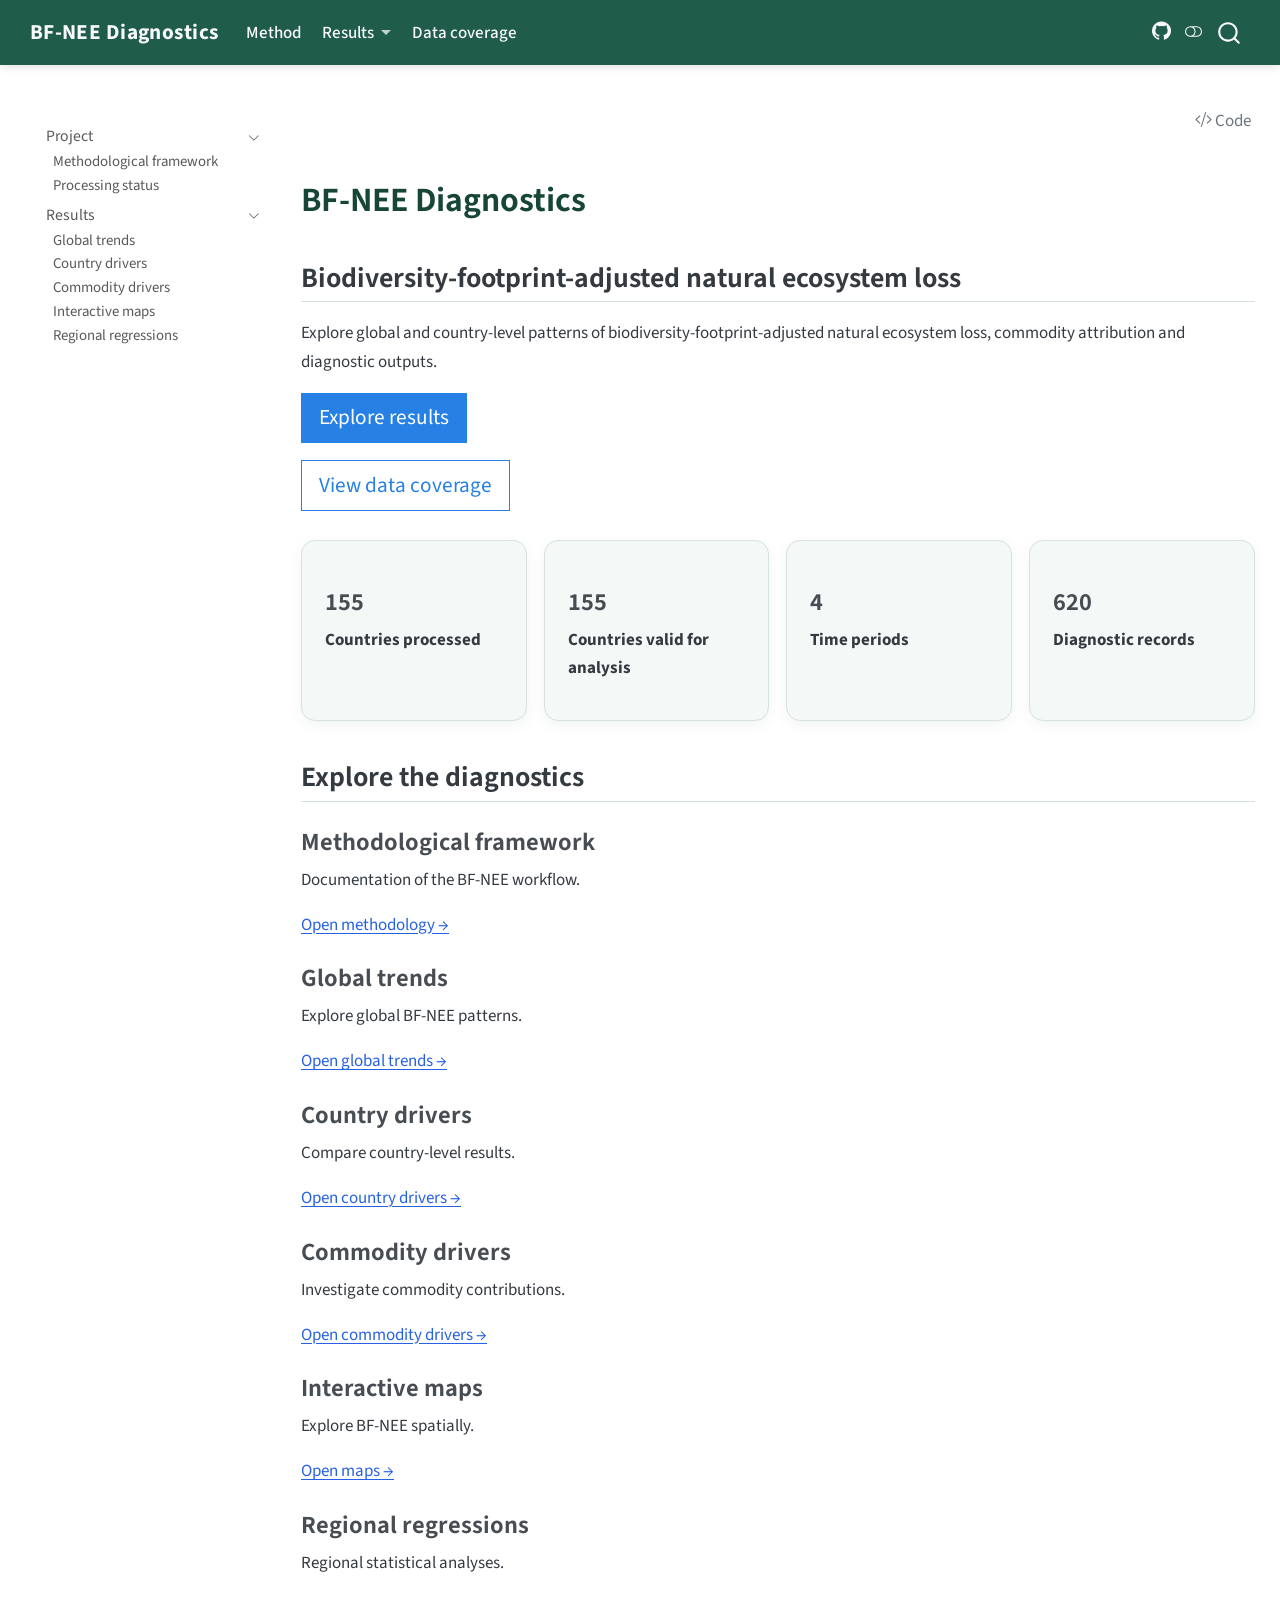
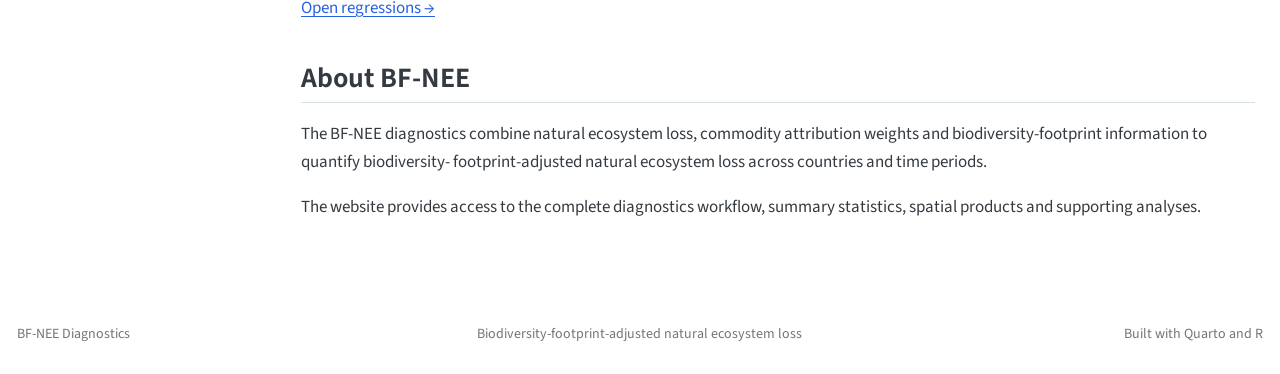
==== commit 2aea46a3: "website new" ====
--- a/docs/index.html
+++ b/docs/index.html
@@ -63,7 +63,6 @@
 <script src="site_libs/quarto-search/fuse.min.js"></script>
 <script src="site_libs/quarto-search/quarto-search.js"></script>
 <meta name="quarto:offset" content="./">
-<link href="./00_methodological_framework.html" rel="next">
 <script src="site_libs/quarto-html/quarto.js"></script>
 <script src="site_libs/quarto-html/popper.min.js"></script>
 <script src="site_libs/quarto-html/tippy.umd.min.js"></script>
@@ -103,6 +102,8 @@
   }
 }</script>
 <style>html{ scroll-behavior: smooth; }</style>
+<link href="site_libs/pagedtable-1.1/css/pagedtable.css" rel="stylesheet">
+<script src="site_libs/pagedtable-1.1/js/pagedtable.js"></script>
 
 
 <link rel="stylesheet" href="styles.css">
@@ -126,11 +127,7 @@
           <div class="collapse navbar-collapse" id="navbarCollapse">
             <ul class="navbar-nav navbar-nav-scroll me-auto">
   <li class="nav-item">
-    <a class="nav-link active" href="./index.html" aria-current="page"> 
-<span class="menu-text">Overview</span></a>
-  </li>  
-  <li class="nav-item">
-    <a class="nav-link" href="./00_methodological_framework.html"> 
+    <a class="nav-link active" href="./00_methodological_framework.html" aria-current="page"> 
 <span class="menu-text">Method</span></a>
   </li>  
   <li class="nav-item dropdown ">
@@ -183,7 +180,7 @@
       <button type="button" class="quarto-btn-toggle btn" data-bs-toggle="collapse" role="button" data-bs-target=".quarto-sidebar-collapse-item" aria-controls="quarto-sidebar" aria-expanded="false" aria-label="Toggle sidebar navigation" onclick="if (window.quartoToggleHeadroom) { window.quartoToggleHeadroom(); }">
         <i class="bi bi-layout-text-sidebar-reverse"></i>
       </button>
-        <nav class="quarto-page-breadcrumbs" aria-label="breadcrumb"><ol class="breadcrumb"><li class="breadcrumb-item"><a href="./index.html">Project</a></li><li class="breadcrumb-item"><a href="./index.html">Overview</a></li></ol></nav>
+        <nav class="quarto-page-breadcrumbs" aria-label="breadcrumb"><ol class="breadcrumb"></ol></nav>
         <a class="flex-grow-1" role="navigation" data-bs-toggle="collapse" data-bs-target=".quarto-sidebar-collapse-item" aria-controls="quarto-sidebar" aria-expanded="false" aria-label="Toggle sidebar navigation" onclick="if (window.quartoToggleHeadroom) { window.quartoToggleHeadroom(); }">      
         </a>
       <button type="button" class="btn quarto-search-button" aria-label="Search" onclick="window.quartoOpenSearch();">
@@ -212,12 +209,6 @@
           </a> 
       </div>
       <ul id="quarto-sidebar-section-1" class="collapse list-unstyled sidebar-section depth1 show">  
-          <li class="sidebar-item">
-  <div class="sidebar-item-container"> 
-  <a href="./index.html" class="sidebar-item-text sidebar-link active">
- <span class="menu-text">Overview</span></a>
-  </div>
-</li>
           <li class="sidebar-item">
   <div class="sidebar-item-container"> 
   <a href="./00_methodological_framework.html" class="sidebar-item-text sidebar-link">
@@ -280,25 +271,84 @@
 <!-- margin-sidebar -->
     
 <!-- main -->
-<main class="content column-page-right" id="quarto-document-content"><div class="quarto-title-block"><nav class="quarto-page-breadcrumbs quarto-title-breadcrumbs d-none d-lg-block" aria-label="breadcrumb"><ol class="breadcrumb"><li class="breadcrumb-item"><a href="./index.html">Project</a></li><li class="breadcrumb-item"><a href="./index.html">Overview</a></li></ol></nav><div class="quarto-title-tools-only"><h1></h1><button type="button" class="btn code-tools-button" id="quarto-code-tools-source"><i class="bi"></i> Code</button></div></div>
-
-
-
-
-<p>#| include: false</p>
-<p>library(dplyr) library(readr)</p>
-<p>f_valid &lt;- file.path( “~/Symobio/Data/Processed/BF_NEE_Diagnostics”, “bfnee_valid_countries.csv” )</p>
-<p>f_diag &lt;- file.path( “~/Symobio/Data/Processed/BF_NEE_Diagnostics”, “bfnee_country_diagnostics_all_transitions.csv” )</p>
-<p>valid &lt;- read_csv( f_valid, show_col_types = FALSE )</p>
-<p>diag &lt;- read_csv( f_diag, show_col_types = FALSE )</p>
-<p>n_valid &lt;- valid %&gt;% filter(valid_for_analysis) %&gt;% summarise(n = n_distinct(iso3)) %&gt;% pull(n)</p>
-<p>n_processed &lt;- valid %&gt;% summarise(n = n_distinct(iso3)) %&gt;% pull(n)</p>
-<p>n_transitions &lt;- diag %&gt;% summarise(n = n_distinct(transition)) %&gt;% pull(n)</p>
-<p>n_outputs &lt;- nrow(diag)</p>
+<main class="content column-page-right" id="quarto-document-content"><div class="quarto-title-block"><div class="quarto-title-tools-only"><h1></h1><button type="button" class="btn code-tools-button" id="quarto-code-tools-source"><i class="bi"></i> Code</button></div></div>
+
+
+
+
+<section id="bf-nee-diagnostics" class="level1 hero-section">
+<h1>BF-NEE Diagnostics</h1>
+<section id="biodiversity-footprint-adjusted-natural-ecosystem-loss" class="level2">
+<h2 class="anchored" data-anchor-id="biodiversity-footprint-adjusted-natural-ecosystem-loss">Biodiversity-footprint-adjusted natural ecosystem loss</h2>
+<p>Explore global and country-level patterns of biodiversity-footprint-adjusted natural ecosystem loss, commodity attribution and diagnostic outputs.</p>
+<div class="hero-actions">
+<p><a href="./02_global_trends.html" class="btn btn-primary btn-lg">Explore results</a></p>
+<p><a href="./01_processing_status.html" class="btn btn-outline-primary btn-lg">View data coverage</a></p>
+</div>
+</section>
+</section>
+<div class="metric-grid">
+<section id="section" class="level3 metric-card">
+<h3 class="anchored" data-anchor-id="section">155</h3>
+<p><strong>Countries processed</strong></p>
+</section>
+<section id="section-1" class="level3 metric-card">
+<h3 class="anchored" data-anchor-id="section-1">155</h3>
+<p><strong>Countries valid for analysis</strong></p>
+</section>
+<section id="section-2" class="level3 metric-card">
+<h3 class="anchored" data-anchor-id="section-2">4</h3>
+<p><strong>Time periods</strong></p>
+</section>
+<section id="section-3" class="level3 metric-card">
+<h3 class="anchored" data-anchor-id="section-3">620</h3>
+<p><strong>Diagnostic records</strong></p>
+</section>
+</div>
+<section id="explore-the-diagnostics" class="level2">
+<h2 class="anchored" data-anchor-id="explore-the-diagnostics">Explore the diagnostics</h2>
+<div class="feature-grid">
+<section id="methodological-framework" class="level3 feature-card">
+<h3 class="anchored" data-anchor-id="methodological-framework">Methodological framework</h3>
+<p>Documentation of the BF-NEE workflow.</p>
+<p><a href="./00_methodological_framework.html">Open methodology →</a></p>
+</section>
+<section id="global-trends" class="level3 feature-card">
+<h3 class="anchored" data-anchor-id="global-trends">Global trends</h3>
+<p>Explore global BF-NEE patterns.</p>
+<p><a href="./02_global_trends.html">Open global trends →</a></p>
+</section>
+<section id="country-drivers" class="level3 feature-card">
+<h3 class="anchored" data-anchor-id="country-drivers">Country drivers</h3>
+<p>Compare country-level results.</p>
+<p><a href="./03_country_drivers.html">Open country drivers →</a></p>
+</section>
+<section id="commodity-drivers" class="level3 feature-card">
+<h3 class="anchored" data-anchor-id="commodity-drivers">Commodity drivers</h3>
+<p>Investigate commodity contributions.</p>
+<p><a href="./04_commodity_drivers.html">Open commodity drivers →</a></p>
+</section>
+<section id="interactive-maps" class="level3 feature-card">
+<h3 class="anchored" data-anchor-id="interactive-maps">Interactive maps</h3>
+<p>Explore BF-NEE spatially.</p>
+<p><a href="./05_maps.html">Open maps →</a></p>
+</section>
+<section id="regional-regressions" class="level3 feature-card">
+<h3 class="anchored" data-anchor-id="regional-regressions">Regional regressions</h3>
+<p>Regional statistical analyses.</p>
+<p><a href="./06_regional_regressions.html">Open regressions →</a></p>
+</section>
+</div>
+</section>
+<section id="about-bf-nee" class="level2">
+<h2 class="anchored" data-anchor-id="about-bf-nee">About BF-NEE</h2>
+<p>The BF-NEE diagnostics combine natural ecosystem loss, commodity attribution weights and biodiversity-footprint information to quantify biodiversity- footprint-adjusted natural ecosystem loss across countries and time periods.</p>
+<p>The website provides access to the complete diagnostics workflow, summary statistics, spatial products and supporting analyses.</p>
 
 
 <!-- -->
 
+</section>
 
 </main> <!-- /main -->
 <script id="quarto-html-after-body" type="application/javascript">
@@ -920,16 +970,7 @@
     }
   }
 });
-</script>
-<nav class="page-navigation column-page-right">
-  <div class="nav-page nav-page-previous">
-  </div>
-  <div class="nav-page nav-page-next">
-      <a href="./00_methodological_framework.html" class="pagination-link" aria-label="Methodological framework">
-        <span class="nav-page-text">Methodological framework</span> <i class="bi bi-arrow-right-short"></i>
-      </a>
-  </div>
-</nav><div class="modal fade" id="quarto-embedded-source-code-modal" tabindex="-1" aria-labelledby="quarto-embedded-source-code-modal-label" aria-hidden="true"><div class="modal-dialog modal-dialog-scrollable"><div class="modal-content"><div class="modal-header"><h5 class="modal-title" id="quarto-embedded-source-code-modal-label">Source Code</h5><button class="btn-close" data-bs-dismiss="modal"></button></div><div class="modal-body"><div class="">
+</script><div class="modal fade" id="quarto-embedded-source-code-modal" tabindex="-1" aria-labelledby="quarto-embedded-source-code-modal-label" aria-hidden="true"><div class="modal-dialog modal-dialog-scrollable"><div class="modal-content"><div class="modal-header"><h5 class="modal-title" id="quarto-embedded-source-code-modal-label">Source Code</h5><button class="btn-close" data-bs-dismiss="modal"></button></div><div class="modal-body"><div class="">
 <div class="sourceCode" id="cb1" data-shortcodes="false"><pre class="sourceCode markdown code-with-copy"><code class="sourceCode markdown"><span id="cb1-1"><a href="#cb1-1" aria-hidden="true" tabindex="-1"></a><span class="co">---</span></span>
 <span id="cb1-2"><a href="#cb1-2" aria-hidden="true" tabindex="-1"></a><span class="an">title:</span><span class="co"> ""</span></span>
 <span id="cb1-3"><a href="#cb1-3" aria-hidden="true" tabindex="-1"></a><span class="an">page-layout:</span><span class="co"> full</span></span>
@@ -937,45 +978,179 @@
 <span id="cb1-5"><a href="#cb1-5" aria-hidden="true" tabindex="-1"></a><span class="co">---</span></span>
 <span id="cb1-6"><a href="#cb1-6" aria-hidden="true" tabindex="-1"></a></span>
 <span id="cb1-9"><a href="#cb1-9" aria-hidden="true" tabindex="-1"></a><span class="in">```{r}</span></span>
-<span id="cb1-10"><a href="#cb1-10" aria-hidden="true" tabindex="-1"></a><span class="co">#| include: false</span></span>
-<span id="cb1-11"><a href="#cb1-11" aria-hidden="true" tabindex="-1"></a></span>
-<span id="cb1-12"><a href="#cb1-12" aria-hidden="true" tabindex="-1"></a><span class="fu">library</span>(dplyr)</span>
-<span id="cb1-13"><a href="#cb1-13" aria-hidden="true" tabindex="-1"></a><span class="fu">library</span>(readr)</span>
+<span id="cb1-10"><a href="#cb1-10" aria-hidden="true" tabindex="-1"></a><span class="co">#| label: setup</span></span>
+<span id="cb1-11"><a href="#cb1-11" aria-hidden="true" tabindex="-1"></a><span class="co">#| include: false</span></span>
+<span id="cb1-12"><a href="#cb1-12" aria-hidden="true" tabindex="-1"></a><span class="co">#| warning: false</span></span>
+<span id="cb1-13"><a href="#cb1-13" aria-hidden="true" tabindex="-1"></a><span class="co">#| message: false</span></span>
 <span id="cb1-14"><a href="#cb1-14" aria-hidden="true" tabindex="-1"></a></span>
-<span id="cb1-15"><a href="#cb1-15" aria-hidden="true" tabindex="-1"></a>f_valid <span class="ot">&lt;-</span> <span class="fu">file.path</span>(</span>
-<span id="cb1-16"><a href="#cb1-16" aria-hidden="true" tabindex="-1"></a>  <span class="st">"~/Symobio/Data/Processed/BF_NEE_Diagnostics"</span>,</span>
-<span id="cb1-17"><a href="#cb1-17" aria-hidden="true" tabindex="-1"></a>  <span class="st">"bfnee_valid_countries.csv"</span></span>
-<span id="cb1-18"><a href="#cb1-18" aria-hidden="true" tabindex="-1"></a>)</span>
-<span id="cb1-19"><a href="#cb1-19" aria-hidden="true" tabindex="-1"></a></span>
-<span id="cb1-20"><a href="#cb1-20" aria-hidden="true" tabindex="-1"></a>f_diag <span class="ot">&lt;-</span> <span class="fu">file.path</span>(</span>
-<span id="cb1-21"><a href="#cb1-21" aria-hidden="true" tabindex="-1"></a>  <span class="st">"~/Symobio/Data/Processed/BF_NEE_Diagnostics"</span>,</span>
-<span id="cb1-22"><a href="#cb1-22" aria-hidden="true" tabindex="-1"></a>  <span class="st">"bfnee_country_diagnostics_all_transitions.csv"</span></span>
-<span id="cb1-23"><a href="#cb1-23" aria-hidden="true" tabindex="-1"></a>)</span>
-<span id="cb1-24"><a href="#cb1-24" aria-hidden="true" tabindex="-1"></a></span>
-<span id="cb1-25"><a href="#cb1-25" aria-hidden="true" tabindex="-1"></a>valid <span class="ot">&lt;-</span> <span class="fu">read_csv</span>(</span>
-<span id="cb1-26"><a href="#cb1-26" aria-hidden="true" tabindex="-1"></a>  f_valid,</span>
-<span id="cb1-27"><a href="#cb1-27" aria-hidden="true" tabindex="-1"></a>  <span class="at">show_col_types =</span> <span class="cn">FALSE</span></span>
-<span id="cb1-28"><a href="#cb1-28" aria-hidden="true" tabindex="-1"></a>)</span>
-<span id="cb1-29"><a href="#cb1-29" aria-hidden="true" tabindex="-1"></a></span>
-<span id="cb1-30"><a href="#cb1-30" aria-hidden="true" tabindex="-1"></a>diag <span class="ot">&lt;-</span> <span class="fu">read_csv</span>(</span>
-<span id="cb1-31"><a href="#cb1-31" aria-hidden="true" tabindex="-1"></a>  f_diag,</span>
-<span id="cb1-32"><a href="#cb1-32" aria-hidden="true" tabindex="-1"></a>  <span class="at">show_col_types =</span> <span class="cn">FALSE</span></span>
-<span id="cb1-33"><a href="#cb1-33" aria-hidden="true" tabindex="-1"></a>)</span>
-<span id="cb1-34"><a href="#cb1-34" aria-hidden="true" tabindex="-1"></a></span>
-<span id="cb1-35"><a href="#cb1-35" aria-hidden="true" tabindex="-1"></a>n_valid <span class="ot">&lt;-</span> valid <span class="sc">%&gt;%</span></span>
-<span id="cb1-36"><a href="#cb1-36" aria-hidden="true" tabindex="-1"></a>  <span class="fu">filter</span>(valid_for_analysis) <span class="sc">%&gt;%</span></span>
-<span id="cb1-37"><a href="#cb1-37" aria-hidden="true" tabindex="-1"></a>  <span class="fu">summarise</span>(<span class="at">n =</span> <span class="fu">n_distinct</span>(iso3)) <span class="sc">%&gt;%</span></span>
-<span id="cb1-38"><a href="#cb1-38" aria-hidden="true" tabindex="-1"></a>  <span class="fu">pull</span>(n)</span>
-<span id="cb1-39"><a href="#cb1-39" aria-hidden="true" tabindex="-1"></a></span>
-<span id="cb1-40"><a href="#cb1-40" aria-hidden="true" tabindex="-1"></a>n_processed <span class="ot">&lt;-</span> valid <span class="sc">%&gt;%</span></span>
-<span id="cb1-41"><a href="#cb1-41" aria-hidden="true" tabindex="-1"></a>  <span class="fu">summarise</span>(<span class="at">n =</span> <span class="fu">n_distinct</span>(iso3)) <span class="sc">%&gt;%</span></span>
-<span id="cb1-42"><a href="#cb1-42" aria-hidden="true" tabindex="-1"></a>  <span class="fu">pull</span>(n)</span>
-<span id="cb1-43"><a href="#cb1-43" aria-hidden="true" tabindex="-1"></a></span>
-<span id="cb1-44"><a href="#cb1-44" aria-hidden="true" tabindex="-1"></a>n_transitions <span class="ot">&lt;-</span> diag <span class="sc">%&gt;%</span></span>
-<span id="cb1-45"><a href="#cb1-45" aria-hidden="true" tabindex="-1"></a>  <span class="fu">summarise</span>(<span class="at">n =</span> <span class="fu">n_distinct</span>(transition)) <span class="sc">%&gt;%</span></span>
-<span id="cb1-46"><a href="#cb1-46" aria-hidden="true" tabindex="-1"></a>  <span class="fu">pull</span>(n)</span>
-<span id="cb1-47"><a href="#cb1-47" aria-hidden="true" tabindex="-1"></a></span>
-<span id="cb1-48"><a href="#cb1-48" aria-hidden="true" tabindex="-1"></a>n_outputs <span class="ot">&lt;-</span> <span class="fu">nrow</span>(diag)</span>
+<span id="cb1-15"><a href="#cb1-15" aria-hidden="true" tabindex="-1"></a><span class="fu">library</span>(dplyr)</span>
+<span id="cb1-16"><a href="#cb1-16" aria-hidden="true" tabindex="-1"></a><span class="fu">library</span>(readr)</span>
+<span id="cb1-17"><a href="#cb1-17" aria-hidden="true" tabindex="-1"></a></span>
+<span id="cb1-18"><a href="#cb1-18" aria-hidden="true" tabindex="-1"></a>f_valid <span class="ot">&lt;-</span> <span class="fu">file.path</span>(</span>
+<span id="cb1-19"><a href="#cb1-19" aria-hidden="true" tabindex="-1"></a>  <span class="st">"~/Symobio/Data/Processed/BF_NEE_Diagnostics"</span>,</span>
+<span id="cb1-20"><a href="#cb1-20" aria-hidden="true" tabindex="-1"></a>  <span class="st">"bfnee_valid_countries.csv"</span></span>
+<span id="cb1-21"><a href="#cb1-21" aria-hidden="true" tabindex="-1"></a>)</span>
+<span id="cb1-22"><a href="#cb1-22" aria-hidden="true" tabindex="-1"></a></span>
+<span id="cb1-23"><a href="#cb1-23" aria-hidden="true" tabindex="-1"></a>f_diag <span class="ot">&lt;-</span> <span class="fu">file.path</span>(</span>
+<span id="cb1-24"><a href="#cb1-24" aria-hidden="true" tabindex="-1"></a>  <span class="st">"~/Symobio/Data/Processed/BF_NEE_Diagnostics"</span>,</span>
+<span id="cb1-25"><a href="#cb1-25" aria-hidden="true" tabindex="-1"></a>  <span class="st">"bfnee_country_diagnostics_all_transitions.csv"</span></span>
+<span id="cb1-26"><a href="#cb1-26" aria-hidden="true" tabindex="-1"></a>)</span>
+<span id="cb1-27"><a href="#cb1-27" aria-hidden="true" tabindex="-1"></a></span>
+<span id="cb1-28"><a href="#cb1-28" aria-hidden="true" tabindex="-1"></a>valid <span class="ot">&lt;-</span> <span class="fu">read_csv</span>(</span>
+<span id="cb1-29"><a href="#cb1-29" aria-hidden="true" tabindex="-1"></a>  f_valid,</span>
+<span id="cb1-30"><a href="#cb1-30" aria-hidden="true" tabindex="-1"></a>  <span class="at">show_col_types =</span> <span class="cn">FALSE</span></span>
+<span id="cb1-31"><a href="#cb1-31" aria-hidden="true" tabindex="-1"></a>)</span>
+<span id="cb1-32"><a href="#cb1-32" aria-hidden="true" tabindex="-1"></a></span>
+<span id="cb1-33"><a href="#cb1-33" aria-hidden="true" tabindex="-1"></a>diag <span class="ot">&lt;-</span> <span class="fu">read_csv</span>(</span>
+<span id="cb1-34"><a href="#cb1-34" aria-hidden="true" tabindex="-1"></a>  f_diag,</span>
+<span id="cb1-35"><a href="#cb1-35" aria-hidden="true" tabindex="-1"></a>  <span class="at">show_col_types =</span> <span class="cn">FALSE</span></span>
+<span id="cb1-36"><a href="#cb1-36" aria-hidden="true" tabindex="-1"></a>)</span>
+<span id="cb1-37"><a href="#cb1-37" aria-hidden="true" tabindex="-1"></a></span>
+<span id="cb1-38"><a href="#cb1-38" aria-hidden="true" tabindex="-1"></a>n_valid <span class="ot">&lt;-</span> valid <span class="sc">%&gt;%</span></span>
+<span id="cb1-39"><a href="#cb1-39" aria-hidden="true" tabindex="-1"></a>  <span class="fu">filter</span>(valid_for_analysis) <span class="sc">%&gt;%</span></span>
+<span id="cb1-40"><a href="#cb1-40" aria-hidden="true" tabindex="-1"></a>  <span class="fu">summarise</span>(<span class="at">n =</span> <span class="fu">n_distinct</span>(iso3)) <span class="sc">%&gt;%</span></span>
+<span id="cb1-41"><a href="#cb1-41" aria-hidden="true" tabindex="-1"></a>  <span class="fu">pull</span>(n)</span>
+<span id="cb1-42"><a href="#cb1-42" aria-hidden="true" tabindex="-1"></a></span>
+<span id="cb1-43"><a href="#cb1-43" aria-hidden="true" tabindex="-1"></a>n_processed <span class="ot">&lt;-</span> valid <span class="sc">%&gt;%</span></span>
+<span id="cb1-44"><a href="#cb1-44" aria-hidden="true" tabindex="-1"></a>  <span class="fu">summarise</span>(<span class="at">n =</span> <span class="fu">n_distinct</span>(iso3)) <span class="sc">%&gt;%</span></span>
+<span id="cb1-45"><a href="#cb1-45" aria-hidden="true" tabindex="-1"></a>  <span class="fu">pull</span>(n)</span>
+<span id="cb1-46"><a href="#cb1-46" aria-hidden="true" tabindex="-1"></a></span>
+<span id="cb1-47"><a href="#cb1-47" aria-hidden="true" tabindex="-1"></a>n_transitions <span class="ot">&lt;-</span> diag <span class="sc">%&gt;%</span></span>
+<span id="cb1-48"><a href="#cb1-48" aria-hidden="true" tabindex="-1"></a>  <span class="fu">summarise</span>(<span class="at">n =</span> <span class="fu">n_distinct</span>(transition)) <span class="sc">%&gt;%</span></span>
+<span id="cb1-49"><a href="#cb1-49" aria-hidden="true" tabindex="-1"></a>  <span class="fu">pull</span>(n)</span>
+<span id="cb1-50"><a href="#cb1-50" aria-hidden="true" tabindex="-1"></a></span>
+<span id="cb1-51"><a href="#cb1-51" aria-hidden="true" tabindex="-1"></a>n_outputs <span class="ot">&lt;-</span> <span class="fu">nrow</span>(diag)</span>
+<span id="cb1-52"><a href="#cb1-52" aria-hidden="true" tabindex="-1"></a><span class="in">```</span></span>
+<span id="cb1-53"><a href="#cb1-53" aria-hidden="true" tabindex="-1"></a></span>
+<span id="cb1-54"><a href="#cb1-54" aria-hidden="true" tabindex="-1"></a>::: {.hero-section}</span>
+<span id="cb1-55"><a href="#cb1-55" aria-hidden="true" tabindex="-1"></a></span>
+<span id="cb1-56"><a href="#cb1-56" aria-hidden="true" tabindex="-1"></a><span class="fu"># BF-NEE Diagnostics</span></span>
+<span id="cb1-57"><a href="#cb1-57" aria-hidden="true" tabindex="-1"></a></span>
+<span id="cb1-58"><a href="#cb1-58" aria-hidden="true" tabindex="-1"></a><span class="fu">## Biodiversity-footprint-adjusted natural ecosystem loss</span></span>
+<span id="cb1-59"><a href="#cb1-59" aria-hidden="true" tabindex="-1"></a></span>
+<span id="cb1-60"><a href="#cb1-60" aria-hidden="true" tabindex="-1"></a>Explore global and country-level patterns of biodiversity-footprint-adjusted</span>
+<span id="cb1-61"><a href="#cb1-61" aria-hidden="true" tabindex="-1"></a>natural ecosystem loss, commodity attribution and diagnostic outputs.</span>
+<span id="cb1-62"><a href="#cb1-62" aria-hidden="true" tabindex="-1"></a></span>
+<span id="cb1-63"><a href="#cb1-63" aria-hidden="true" tabindex="-1"></a>::: {.hero-actions}</span>
+<span id="cb1-64"><a href="#cb1-64" aria-hidden="true" tabindex="-1"></a></span>
+<span id="cb1-65"><a href="#cb1-65" aria-hidden="true" tabindex="-1"></a><span class="co">[</span><span class="ot">Explore results</span><span class="co">](02_global_trends.qmd)</span>{.btn .btn-primary .btn-lg}</span>
+<span id="cb1-66"><a href="#cb1-66" aria-hidden="true" tabindex="-1"></a></span>
+<span id="cb1-67"><a href="#cb1-67" aria-hidden="true" tabindex="-1"></a><span class="co">[</span><span class="ot">View data coverage</span><span class="co">](01_processing_status.qmd)</span>{.btn .btn-outline-primary .btn-lg}</span>
+<span id="cb1-68"><a href="#cb1-68" aria-hidden="true" tabindex="-1"></a></span>
+<span id="cb1-69"><a href="#cb1-69" aria-hidden="true" tabindex="-1"></a>:::</span>
+<span id="cb1-70"><a href="#cb1-70" aria-hidden="true" tabindex="-1"></a></span>
+<span id="cb1-71"><a href="#cb1-71" aria-hidden="true" tabindex="-1"></a>:::</span>
+<span id="cb1-72"><a href="#cb1-72" aria-hidden="true" tabindex="-1"></a></span>
+<span id="cb1-73"><a href="#cb1-73" aria-hidden="true" tabindex="-1"></a>::: {.metric-grid}</span>
+<span id="cb1-74"><a href="#cb1-74" aria-hidden="true" tabindex="-1"></a></span>
+<span id="cb1-75"><a href="#cb1-75" aria-hidden="true" tabindex="-1"></a>::: {.metric-card}</span>
+<span id="cb1-76"><a href="#cb1-76" aria-hidden="true" tabindex="-1"></a></span>
+<span id="cb1-77"><a href="#cb1-77" aria-hidden="true" tabindex="-1"></a><span class="fu">### `r n_processed`</span></span>
+<span id="cb1-78"><a href="#cb1-78" aria-hidden="true" tabindex="-1"></a></span>
+<span id="cb1-79"><a href="#cb1-79" aria-hidden="true" tabindex="-1"></a>**Countries processed**</span>
+<span id="cb1-80"><a href="#cb1-80" aria-hidden="true" tabindex="-1"></a></span>
+<span id="cb1-81"><a href="#cb1-81" aria-hidden="true" tabindex="-1"></a>:::</span>
+<span id="cb1-82"><a href="#cb1-82" aria-hidden="true" tabindex="-1"></a></span>
+<span id="cb1-83"><a href="#cb1-83" aria-hidden="true" tabindex="-1"></a>::: {.metric-card}</span>
+<span id="cb1-84"><a href="#cb1-84" aria-hidden="true" tabindex="-1"></a></span>
+<span id="cb1-85"><a href="#cb1-85" aria-hidden="true" tabindex="-1"></a><span class="fu">### `r n_valid`</span></span>
+<span id="cb1-86"><a href="#cb1-86" aria-hidden="true" tabindex="-1"></a></span>
+<span id="cb1-87"><a href="#cb1-87" aria-hidden="true" tabindex="-1"></a>**Countries valid for analysis**</span>
+<span id="cb1-88"><a href="#cb1-88" aria-hidden="true" tabindex="-1"></a></span>
+<span id="cb1-89"><a href="#cb1-89" aria-hidden="true" tabindex="-1"></a>:::</span>
+<span id="cb1-90"><a href="#cb1-90" aria-hidden="true" tabindex="-1"></a></span>
+<span id="cb1-91"><a href="#cb1-91" aria-hidden="true" tabindex="-1"></a>::: {.metric-card}</span>
+<span id="cb1-92"><a href="#cb1-92" aria-hidden="true" tabindex="-1"></a></span>
+<span id="cb1-93"><a href="#cb1-93" aria-hidden="true" tabindex="-1"></a><span class="fu">### `r n_transitions`</span></span>
+<span id="cb1-94"><a href="#cb1-94" aria-hidden="true" tabindex="-1"></a></span>
+<span id="cb1-95"><a href="#cb1-95" aria-hidden="true" tabindex="-1"></a>**Time periods**</span>
+<span id="cb1-96"><a href="#cb1-96" aria-hidden="true" tabindex="-1"></a></span>
+<span id="cb1-97"><a href="#cb1-97" aria-hidden="true" tabindex="-1"></a>:::</span>
+<span id="cb1-98"><a href="#cb1-98" aria-hidden="true" tabindex="-1"></a></span>
+<span id="cb1-99"><a href="#cb1-99" aria-hidden="true" tabindex="-1"></a>::: {.metric-card}</span>
+<span id="cb1-100"><a href="#cb1-100" aria-hidden="true" tabindex="-1"></a></span>
+<span id="cb1-101"><a href="#cb1-101" aria-hidden="true" tabindex="-1"></a><span class="fu">### `r format(n_outputs, big.mark = ",")`</span></span>
+<span id="cb1-102"><a href="#cb1-102" aria-hidden="true" tabindex="-1"></a></span>
+<span id="cb1-103"><a href="#cb1-103" aria-hidden="true" tabindex="-1"></a>**Diagnostic records**</span>
+<span id="cb1-104"><a href="#cb1-104" aria-hidden="true" tabindex="-1"></a></span>
+<span id="cb1-105"><a href="#cb1-105" aria-hidden="true" tabindex="-1"></a>:::</span>
+<span id="cb1-106"><a href="#cb1-106" aria-hidden="true" tabindex="-1"></a></span>
+<span id="cb1-107"><a href="#cb1-107" aria-hidden="true" tabindex="-1"></a>:::</span>
+<span id="cb1-108"><a href="#cb1-108" aria-hidden="true" tabindex="-1"></a></span>
+<span id="cb1-109"><a href="#cb1-109" aria-hidden="true" tabindex="-1"></a><span class="fu">## Explore the diagnostics</span></span>
+<span id="cb1-110"><a href="#cb1-110" aria-hidden="true" tabindex="-1"></a></span>
+<span id="cb1-111"><a href="#cb1-111" aria-hidden="true" tabindex="-1"></a>::: {.feature-grid}</span>
+<span id="cb1-112"><a href="#cb1-112" aria-hidden="true" tabindex="-1"></a></span>
+<span id="cb1-113"><a href="#cb1-113" aria-hidden="true" tabindex="-1"></a>::: {.feature-card}</span>
+<span id="cb1-114"><a href="#cb1-114" aria-hidden="true" tabindex="-1"></a></span>
+<span id="cb1-115"><a href="#cb1-115" aria-hidden="true" tabindex="-1"></a><span class="fu">### Methodological framework</span></span>
+<span id="cb1-116"><a href="#cb1-116" aria-hidden="true" tabindex="-1"></a></span>
+<span id="cb1-117"><a href="#cb1-117" aria-hidden="true" tabindex="-1"></a>Documentation of the BF-NEE workflow.</span>
+<span id="cb1-118"><a href="#cb1-118" aria-hidden="true" tabindex="-1"></a></span>
+<span id="cb1-119"><a href="#cb1-119" aria-hidden="true" tabindex="-1"></a><span class="co">[</span><span class="ot">Open methodology →</span><span class="co">](00_methodological_framework.qmd)</span></span>
+<span id="cb1-120"><a href="#cb1-120" aria-hidden="true" tabindex="-1"></a></span>
+<span id="cb1-121"><a href="#cb1-121" aria-hidden="true" tabindex="-1"></a>:::</span>
+<span id="cb1-122"><a href="#cb1-122" aria-hidden="true" tabindex="-1"></a></span>
+<span id="cb1-123"><a href="#cb1-123" aria-hidden="true" tabindex="-1"></a>::: {.feature-card}</span>
+<span id="cb1-124"><a href="#cb1-124" aria-hidden="true" tabindex="-1"></a></span>
+<span id="cb1-125"><a href="#cb1-125" aria-hidden="true" tabindex="-1"></a><span class="fu">### Global trends</span></span>
+<span id="cb1-126"><a href="#cb1-126" aria-hidden="true" tabindex="-1"></a></span>
+<span id="cb1-127"><a href="#cb1-127" aria-hidden="true" tabindex="-1"></a>Explore global BF-NEE patterns.</span>
+<span id="cb1-128"><a href="#cb1-128" aria-hidden="true" tabindex="-1"></a></span>
+<span id="cb1-129"><a href="#cb1-129" aria-hidden="true" tabindex="-1"></a><span class="co">[</span><span class="ot">Open global trends →</span><span class="co">](02_global_trends.qmd)</span></span>
+<span id="cb1-130"><a href="#cb1-130" aria-hidden="true" tabindex="-1"></a></span>
+<span id="cb1-131"><a href="#cb1-131" aria-hidden="true" tabindex="-1"></a>:::</span>
+<span id="cb1-132"><a href="#cb1-132" aria-hidden="true" tabindex="-1"></a></span>
+<span id="cb1-133"><a href="#cb1-133" aria-hidden="true" tabindex="-1"></a>::: {.feature-card}</span>
+<span id="cb1-134"><a href="#cb1-134" aria-hidden="true" tabindex="-1"></a></span>
+<span id="cb1-135"><a href="#cb1-135" aria-hidden="true" tabindex="-1"></a><span class="fu">### Country drivers</span></span>
+<span id="cb1-136"><a href="#cb1-136" aria-hidden="true" tabindex="-1"></a></span>
+<span id="cb1-137"><a href="#cb1-137" aria-hidden="true" tabindex="-1"></a>Compare country-level results.</span>
+<span id="cb1-138"><a href="#cb1-138" aria-hidden="true" tabindex="-1"></a></span>
+<span id="cb1-139"><a href="#cb1-139" aria-hidden="true" tabindex="-1"></a><span class="co">[</span><span class="ot">Open country drivers →</span><span class="co">](03_country_drivers.qmd)</span></span>
+<span id="cb1-140"><a href="#cb1-140" aria-hidden="true" tabindex="-1"></a></span>
+<span id="cb1-141"><a href="#cb1-141" aria-hidden="true" tabindex="-1"></a>:::</span>
+<span id="cb1-142"><a href="#cb1-142" aria-hidden="true" tabindex="-1"></a></span>
+<span id="cb1-143"><a href="#cb1-143" aria-hidden="true" tabindex="-1"></a>::: {.feature-card}</span>
+<span id="cb1-144"><a href="#cb1-144" aria-hidden="true" tabindex="-1"></a></span>
+<span id="cb1-145"><a href="#cb1-145" aria-hidden="true" tabindex="-1"></a><span class="fu">### Commodity drivers</span></span>
+<span id="cb1-146"><a href="#cb1-146" aria-hidden="true" tabindex="-1"></a></span>
+<span id="cb1-147"><a href="#cb1-147" aria-hidden="true" tabindex="-1"></a>Investigate commodity contributions.</span>
+<span id="cb1-148"><a href="#cb1-148" aria-hidden="true" tabindex="-1"></a></span>
+<span id="cb1-149"><a href="#cb1-149" aria-hidden="true" tabindex="-1"></a><span class="co">[</span><span class="ot">Open commodity drivers →</span><span class="co">](04_commodity_drivers.qmd)</span></span>
+<span id="cb1-150"><a href="#cb1-150" aria-hidden="true" tabindex="-1"></a></span>
+<span id="cb1-151"><a href="#cb1-151" aria-hidden="true" tabindex="-1"></a>:::</span>
+<span id="cb1-152"><a href="#cb1-152" aria-hidden="true" tabindex="-1"></a></span>
+<span id="cb1-153"><a href="#cb1-153" aria-hidden="true" tabindex="-1"></a>::: {.feature-card}</span>
+<span id="cb1-154"><a href="#cb1-154" aria-hidden="true" tabindex="-1"></a></span>
+<span id="cb1-155"><a href="#cb1-155" aria-hidden="true" tabindex="-1"></a><span class="fu">### Interactive maps</span></span>
+<span id="cb1-156"><a href="#cb1-156" aria-hidden="true" tabindex="-1"></a></span>
+<span id="cb1-157"><a href="#cb1-157" aria-hidden="true" tabindex="-1"></a>Explore BF-NEE spatially.</span>
+<span id="cb1-158"><a href="#cb1-158" aria-hidden="true" tabindex="-1"></a></span>
+<span id="cb1-159"><a href="#cb1-159" aria-hidden="true" tabindex="-1"></a><span class="co">[</span><span class="ot">Open maps →</span><span class="co">](05_maps.qmd)</span></span>
+<span id="cb1-160"><a href="#cb1-160" aria-hidden="true" tabindex="-1"></a></span>
+<span id="cb1-161"><a href="#cb1-161" aria-hidden="true" tabindex="-1"></a>:::</span>
+<span id="cb1-162"><a href="#cb1-162" aria-hidden="true" tabindex="-1"></a></span>
+<span id="cb1-163"><a href="#cb1-163" aria-hidden="true" tabindex="-1"></a>::: {.feature-card}</span>
+<span id="cb1-164"><a href="#cb1-164" aria-hidden="true" tabindex="-1"></a></span>
+<span id="cb1-165"><a href="#cb1-165" aria-hidden="true" tabindex="-1"></a><span class="fu">### Regional regressions</span></span>
+<span id="cb1-166"><a href="#cb1-166" aria-hidden="true" tabindex="-1"></a></span>
+<span id="cb1-167"><a href="#cb1-167" aria-hidden="true" tabindex="-1"></a>Regional statistical analyses.</span>
+<span id="cb1-168"><a href="#cb1-168" aria-hidden="true" tabindex="-1"></a></span>
+<span id="cb1-169"><a href="#cb1-169" aria-hidden="true" tabindex="-1"></a><span class="co">[</span><span class="ot">Open regressions →</span><span class="co">](06_regional_regressions.qmd)</span></span>
+<span id="cb1-170"><a href="#cb1-170" aria-hidden="true" tabindex="-1"></a></span>
+<span id="cb1-171"><a href="#cb1-171" aria-hidden="true" tabindex="-1"></a>:::</span>
+<span id="cb1-172"><a href="#cb1-172" aria-hidden="true" tabindex="-1"></a></span>
+<span id="cb1-173"><a href="#cb1-173" aria-hidden="true" tabindex="-1"></a>:::</span>
+<span id="cb1-174"><a href="#cb1-174" aria-hidden="true" tabindex="-1"></a></span>
+<span id="cb1-175"><a href="#cb1-175" aria-hidden="true" tabindex="-1"></a><span class="fu">## About BF-NEE</span></span>
+<span id="cb1-176"><a href="#cb1-176" aria-hidden="true" tabindex="-1"></a></span>
+<span id="cb1-177"><a href="#cb1-177" aria-hidden="true" tabindex="-1"></a>The BF-NEE diagnostics combine natural ecosystem loss, commodity attribution</span>
+<span id="cb1-178"><a href="#cb1-178" aria-hidden="true" tabindex="-1"></a>weights and biodiversity-footprint information to quantify biodiversity-</span>
+<span id="cb1-179"><a href="#cb1-179" aria-hidden="true" tabindex="-1"></a>footprint-adjusted natural ecosystem loss across countries and time periods.</span>
+<span id="cb1-180"><a href="#cb1-180" aria-hidden="true" tabindex="-1"></a></span>
+<span id="cb1-181"><a href="#cb1-181" aria-hidden="true" tabindex="-1"></a>The website provides access to the complete diagnostics workflow, summary</span>
+<span id="cb1-182"><a href="#cb1-182" aria-hidden="true" tabindex="-1"></a>statistics, spatial products and supporting analyses.</span>
 </code><button title="Copy to Clipboard" class="code-copy-button" data-in-quarto-modal=""><i class="bi"></i></button></pre></div>
 </div></div></div></div></div>
 </div> <!-- /content -->
--- a/docs/site_libs/pagedtable-1.1/css/pagedtable.css
+++ b/docs/site_libs/pagedtable-1.1/css/pagedtable.css
@@ -0,0 +1,142 @@
+.pagedtable {
+  overflow: auto;
+  padding-left: 8px;
+  padding-right: 8px;
+}
+
+.pagedtable-wrapper {
+  border: 1px solid #ccc;
+  border-radius: 4px;
+  margin-bottom: 10px;
+}
+
+.pagedtable table {
+  width: 100%;
+  max-width: 100%;
+  margin: 0;
+}
+
+.pagedtable th {
+  padding: 0 5px 0 5px;
+  border: none;
+  border-bottom: 2px solid #dddddd;
+
+  min-width: 45px;
+}
+
+.pagedtable-empty th {
+  display: none;
+}
+
+.pagedtable td {
+  padding: 0 4px 0 4px;
+}
+
+.pagedtable .even {
+  background-color: rgba(140, 140, 140, 0.1);
+}
+
+.pagedtable-padding-col {
+  display: none;
+}
+
+.pagedtable a {
+  -webkit-touch-callout: none;
+  -webkit-user-select: none;
+  -khtml-user-select: none;
+  -moz-user-select: none;
+  -ms-user-select: none;
+  user-select: none;
+}
+
+.pagedtable-index-nav {
+  cursor: pointer;
+  padding: 0 5px 0 5px;
+  float: right;
+  border: 0;
+}
+
+.pagedtable-index-nav-disabled {
+  cursor: default;
+  text-decoration: none;
+  color: #999;
+}
+
+a.pagedtable-index-nav-disabled:hover {
+  text-decoration: none;
+  color: #999;
+}
+
+.pagedtable-indexes {
+  cursor: pointer;
+  float: right;
+  border: 0;
+}
+
+.pagedtable-index-current {
+  cursor: default;
+  text-decoration: none;
+  font-weight: bold;
+  color: #333;
+  border: 0;
+}
+
+a.pagedtable-index-current:hover {
+  text-decoration: none;
+  font-weight: bold;
+  color: #333;
+}
+
+.pagedtable-index {
+  width: 30px;
+  display: inline-block;
+  text-align: center;
+  border: 0;
+}
+
+.pagedtable-index-separator-left {
+  display: inline-block;
+  color: #333;
+  font-size: 9px;
+  padding: 0 0 0 0;
+  cursor: default;
+}
+
+.pagedtable-index-separator-right {
+  display: inline-block;
+  color: #333;
+  font-size: 9px;
+  padding: 0 4px 0 0;
+  cursor: default;
+}
+
+.pagedtable-footer {
+  padding-top: 4px;
+  padding-bottom: 5px;
+}
+
+.pagedtable-not-empty .pagedtable-footer {
+  border-top: 2px solid #dddddd;
+}
+
+.pagedtable-info {
+  overflow: hidden;
+  color: #999;
+  white-space: nowrap;
+  text-overflow: ellipsis;
+}
+
+.pagedtable-header-name {
+  overflow: hidden;
+  text-overflow: ellipsis;
+}
+
+.pagedtable-header-type {
+  color: #999;
+  font-weight: 400;
+}
+
+.pagedtable-na-cell {
+  font-style: italic;
+  opacity: 0.3;
+}
